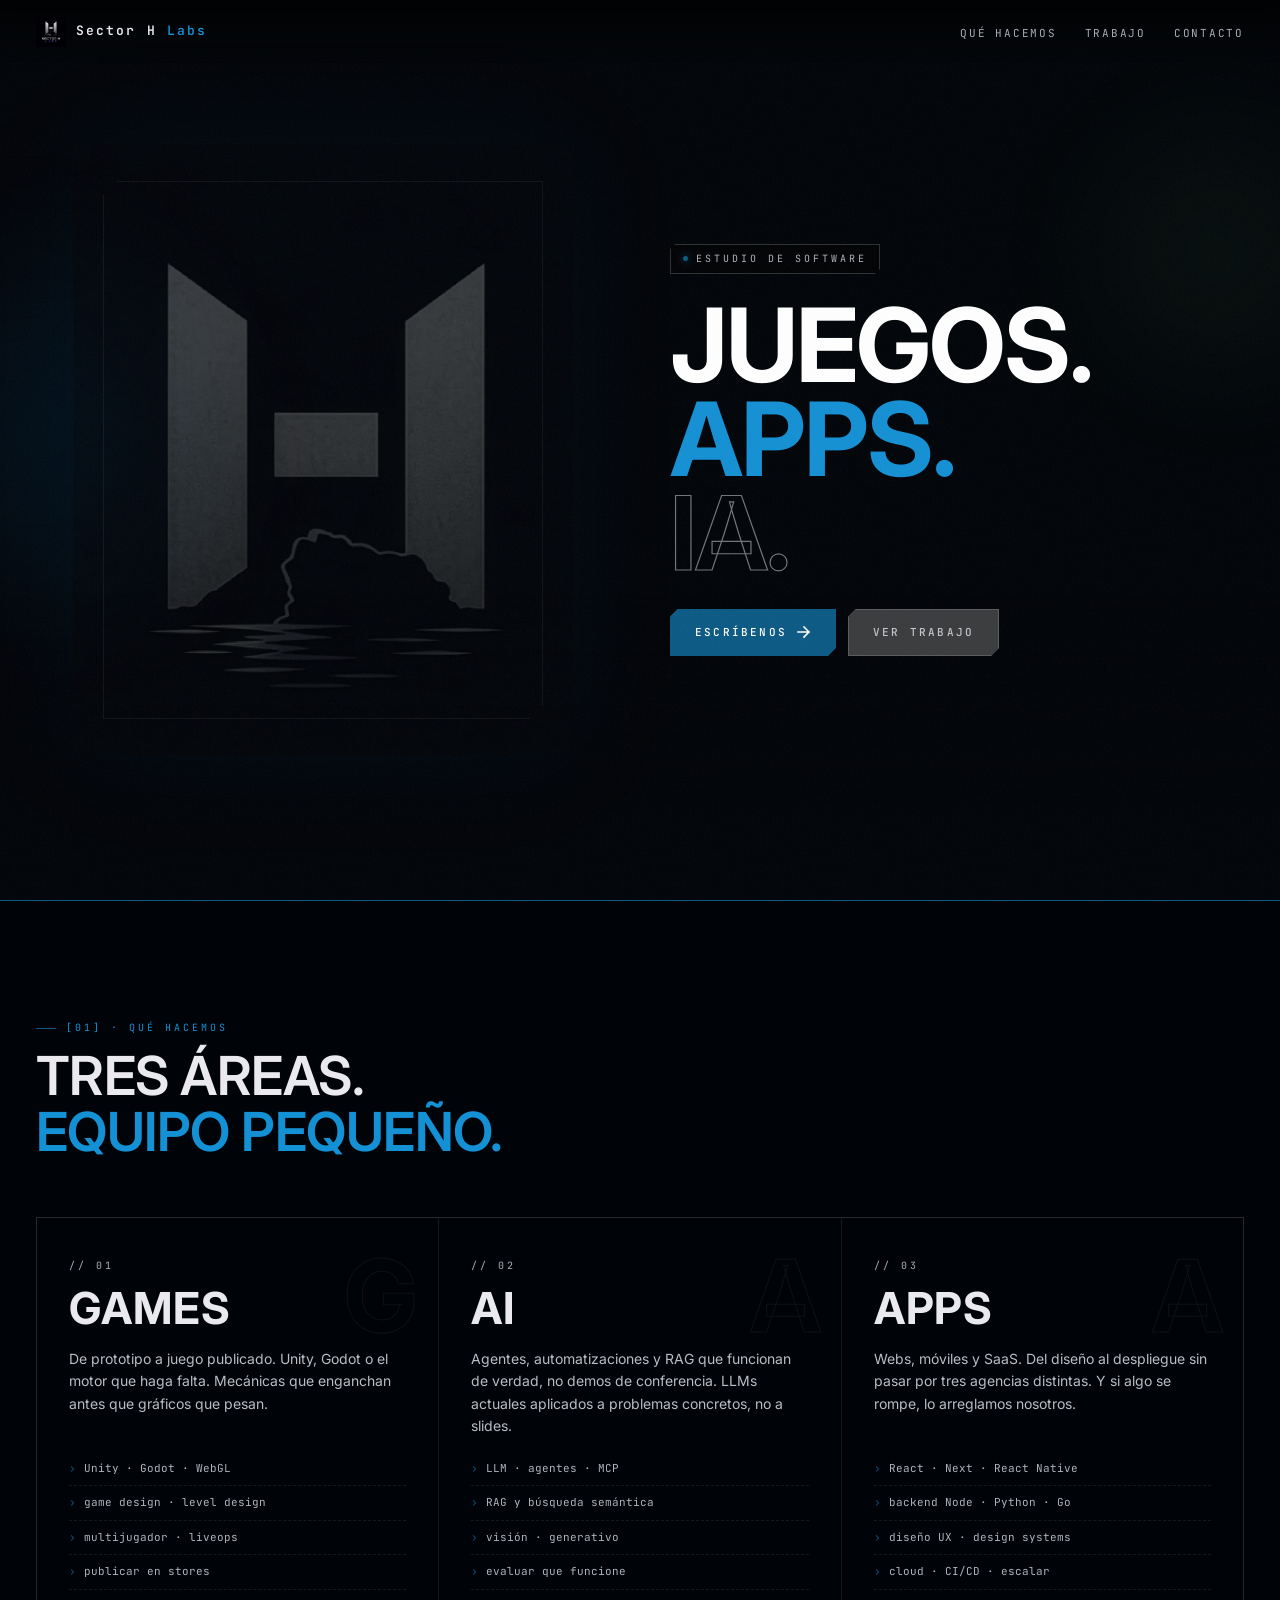
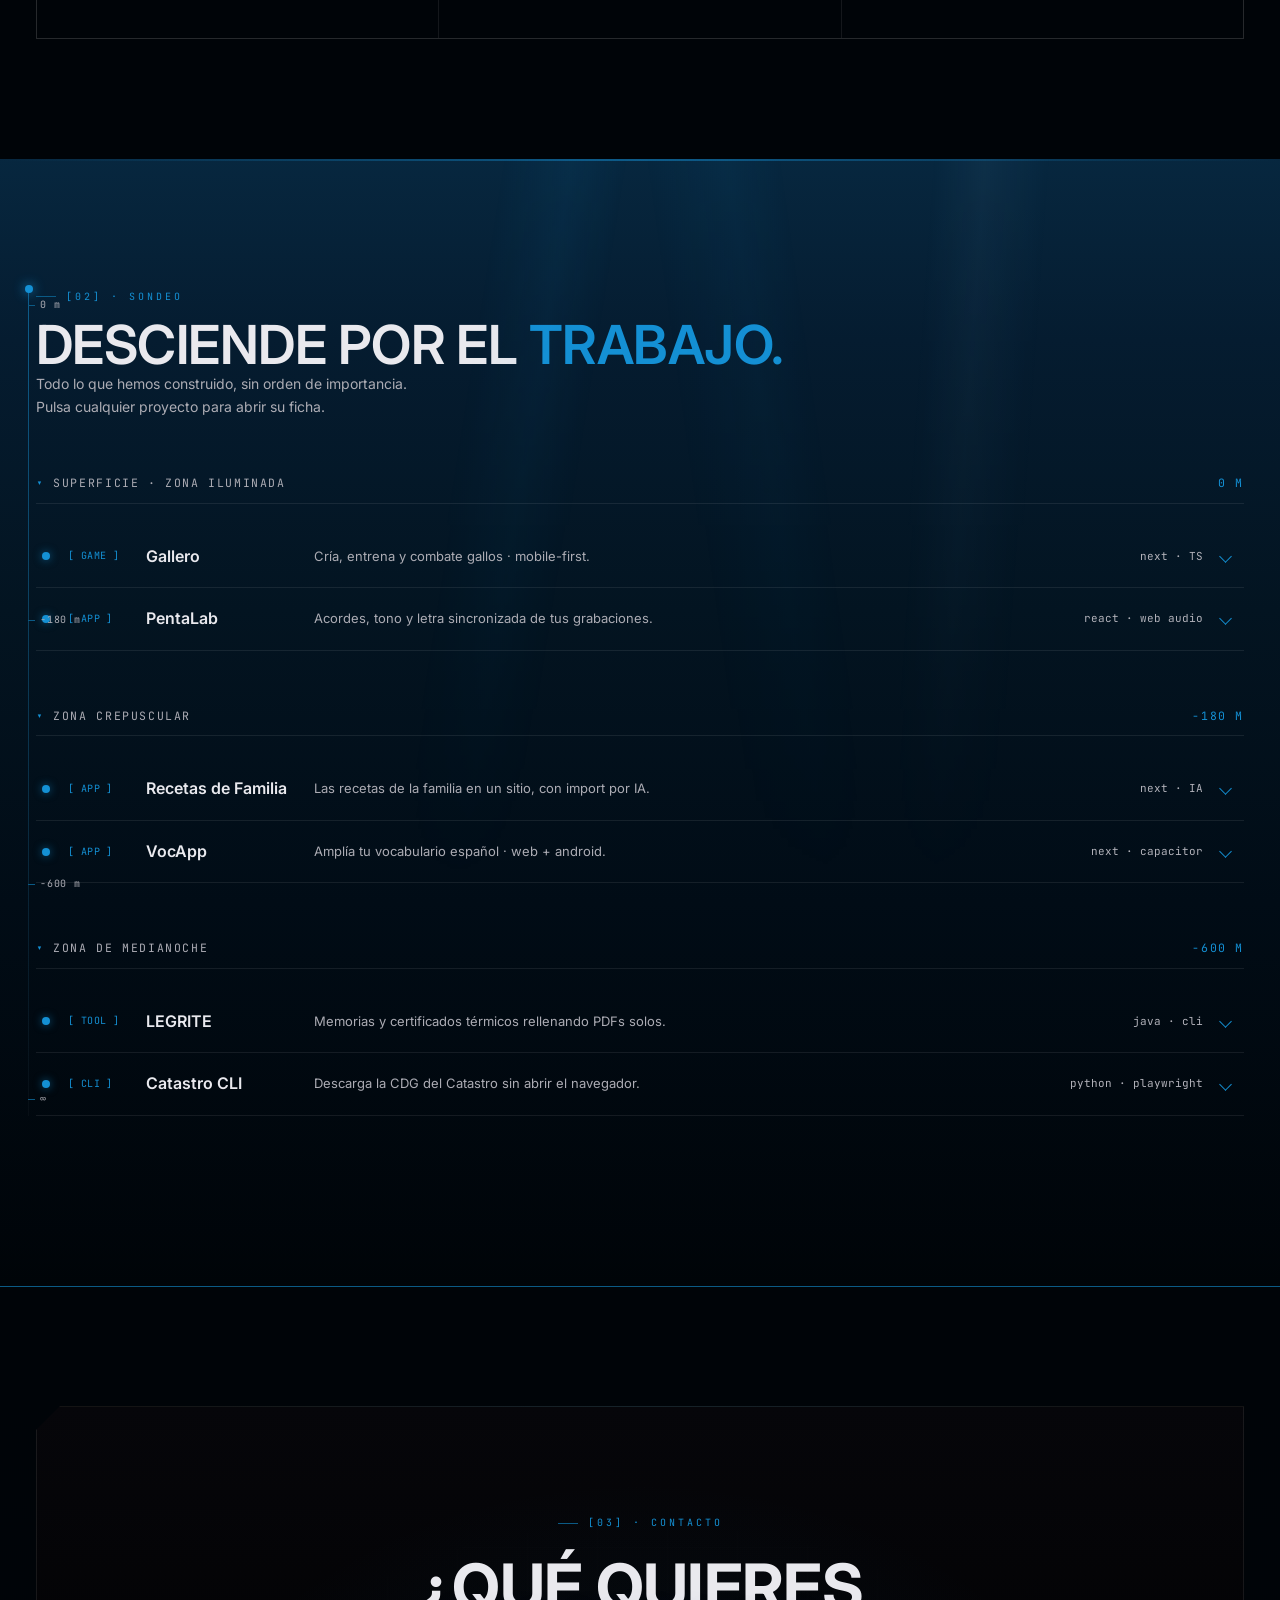
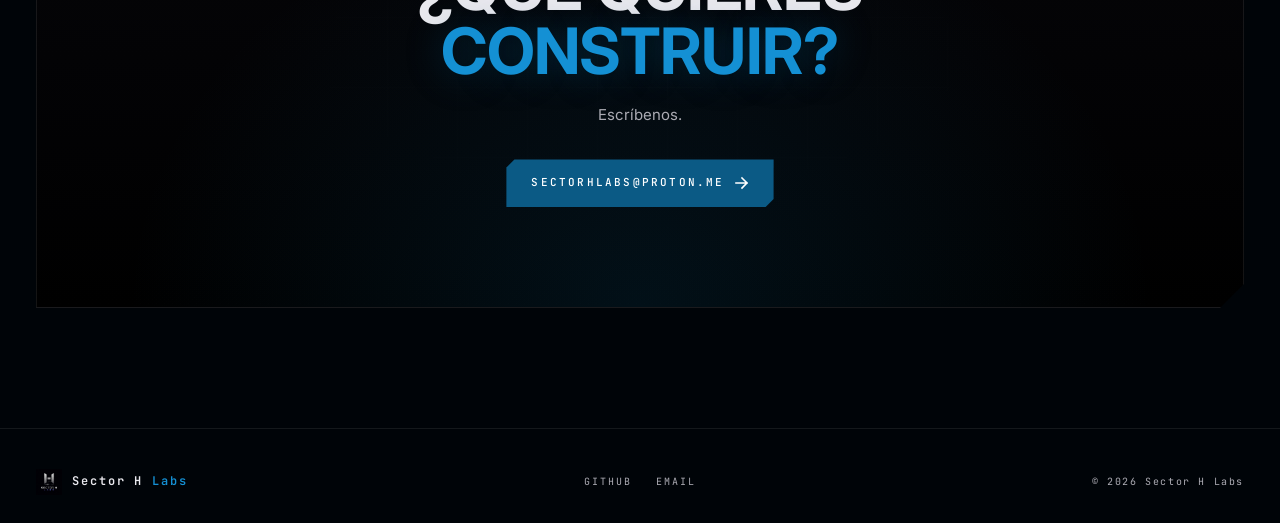
==== index.html @ 1a2620bb "copy(hero): eyebrow 'estudio de software' (en vez de 'generalistas · entregamos') Co-Authored-By: Cl" ====
<!DOCTYPE html>
<html lang="es">
<head>
    <meta charset="UTF-8">
    <meta name="viewport" content="width=device-width, initial-scale=1.0">
    <!-- Sin JS: forzar visible todo lo que la entrada anima (mismos estados que reduced-motion). -->
    <noscript><style>
      .reveal,.reveal-parent,.reveal-parent>*{opacity:1!important;transform:none!important}
      .title-row span{transform:none!important}
      .hero-sub,.hero-ctas{opacity:1!important}
      .block::before{transform:scaleX(1)!important}
    </style></noscript>
    <title>Sector H Labs — juegos · apps · IA</title>
    <meta name="description" content="Sector H Labs — Desarrollamos juegos, apps e IA. Developers que meten las manos en todo: diseño, código y despliegue.">
    <link rel="canonical" href="https://www.sectorhlabs.es/">
    <meta name="theme-color" content="#000408">

    <!-- Open Graph -->
    <meta property="og:type" content="website">
    <meta property="og:site_name" content="Sector H Labs">
    <meta property="og:locale" content="es_ES">
    <meta property="og:url" content="https://www.sectorhlabs.es/">
    <meta property="og:title" content="Sector H Labs — juegos · apps · IA">
    <meta property="og:description" content="Developers que meten las manos en todo: diseño, código y despliegue. Juegos, apps, IA — lo que haga falta, hasta que funcione.">
    <meta property="og:image" content="https://www.sectorhlabs.es/assets/og.png">
    <meta property="og:image:width" content="1200">
    <meta property="og:image:height" content="630">
    <meta property="og:image:alt" content="Sector H Labs — juegos, apps, IA">

    <!-- Twitter -->
    <meta name="twitter:card" content="summary_large_image">
    <meta name="twitter:title" content="Sector H Labs — juegos · apps · IA">
    <meta name="twitter:description" content="Developers que meten las manos en todo: diseño, código y despliegue. Juegos, apps, IA — hasta que funcione.">
    <meta name="twitter:image" content="https://www.sectorhlabs.es/assets/og.png">

    <link rel="icon" type="image/png" sizes="48x48" href="assets/favicon-48.png">
    <link rel="icon" href="assets/logo.webp">
    <link rel="preconnect" href="https://fonts.googleapis.com">
    <link rel="preconnect" href="https://fonts.gstatic.com" crossorigin>
    <link href="https://fonts.googleapis.com/css2?family=Inter:wght@300;400;500;600;700&family=JetBrains+Mono:wght@400;500;700&display=swap" rel="stylesheet">
    <link rel="stylesheet" href="css/styles.css">
</head>
<body>

<!-- Nav -->
<nav class="nav" id="nav" role="navigation" aria-label="Navegación principal">
    <div class="container nav-container">
        <a href="#" class="nav-brand">
            <img src="assets/logo.webp" alt="SectorHLabs" class="nav-logo-img" width="30" height="30">
            <span class="nav-wordmark">Sector H <span>Labs</span></span>
        </a>
        <button class="nav-toggle" aria-label="Abrir menú" aria-expanded="false" aria-controls="nav-links">
            <span class="nav-toggle-line"></span>
            <span class="nav-toggle-line"></span>
        </button>
        <ul class="nav-links" id="nav-links">
            <li><a href="#capabilities">qué hacemos</a></li>
            <li><a href="#work">trabajo</a></li>
            <li><a href="#contact">contacto</a></li>
        </ul>
    </div>
</nav>

<main>
    <!-- Hero -->
    <section class="hero" id="home" aria-label="Presentación">
        <div class="hero-grid-bg" aria-hidden="true"></div>
        <div class="hero-ambient hero-ambient-a" aria-hidden="true"></div>
        <div class="hero-ambient hero-ambient-b" aria-hidden="true"></div>

        <div class="container hero-inner">
            <div class="hero-split">
                <div class="hero-visual">
                    <div class="hero-mark">
                        <img src="assets/logo_sin_texto.webp" alt="" aria-hidden="true" class="hero-logo" width="539" height="659">
                    </div>
                </div>
                <div class="hero-content">
                    <div class="hero-kicker"><span class="kicker-dot" aria-hidden="true"></span>estudio de software</div>
                    <h1 class="hero-title" id="hero-title">
                        <span class="title-row"><span>juegos.</span></span>
                        <span class="title-row"><span class="title-accent">apps.</span></span>
                        <span class="title-row"><span class="title-outline">IA.</span></span>
                    </h1>
                    <div class="hero-ctas">
                        <a href="#contact" class="btn btn-primary">
                            escríbenos
                            <svg width="14" height="14" viewBox="0 0 14 14" fill="none" aria-hidden="true"><path d="M1 7H12M12 7L7 2M12 7L7 12" stroke="currentColor" stroke-width="1.6" stroke-linecap="square"/></svg>
                        </a>
                        <span class="btn-ghost-rim"><a href="#work" class="btn btn-ghost">ver trabajo</a></span>
                    </div>
                </div>
            </div>
        </div>
    </section>

    <!-- Capabilities -->
    <section class="block" id="capabilities" aria-label="Qué hacemos">
        <div class="container">
            <div class="sec-head reveal">
                <div>
                    <div class="sec-id">[01] · qué hacemos</div>
                    <h2 class="sec-title">tres áreas.<br><em>equipo pequeño.</em></h2>
                </div>
            </div>

            <div class="trinity reveal-parent">
                <div class="pillar">
                    <span class="pillar-glyph" aria-hidden="true">G</span>
                    <span class="pillar-num">// 01</span>
                    <h3 class="pillar-title">Games</h3>
                    <p class="pillar-desc">De prototipo a juego publicado. Unity, Godot o el motor que haga falta. Mecánicas que enganchan antes que gráficos que pesan.</p>
                    <ul class="pillar-list">
                        <li>Unity · Godot · WebGL</li>
                        <li>game design · level design</li>
                        <li>multijugador · liveops</li>
                        <li>publicar en stores</li>
                    </ul>
                </div>
                <div class="pillar">
                    <span class="pillar-glyph" aria-hidden="true">A</span>
                    <span class="pillar-num">// 02</span>
                    <h3 class="pillar-title">AI</h3>
                    <p class="pillar-desc">Agentes, automatizaciones y RAG que funcionan de verdad, no demos de conferencia. LLMs actuales aplicados a problemas concretos, no a slides.</p>
                    <ul class="pillar-list">
                        <li>LLM · agentes · MCP</li>
                        <li>RAG y búsqueda semántica</li>
                        <li>visión · generativo</li>
                        <li>evaluar que funcione</li>
                    </ul>
                </div>
                <div class="pillar">
                    <span class="pillar-glyph" aria-hidden="true">A</span>
                    <span class="pillar-num">// 03</span>
                    <h3 class="pillar-title">Apps</h3>
                    <p class="pillar-desc">Webs, móviles y SaaS. Del diseño al despliegue sin pasar por tres agencias distintas. Y si algo se rompe, lo arreglamos nosotros.</p>
                    <ul class="pillar-list">
                        <li>React · Next · React Native</li>
                        <li>backend Node · Python · Go</li>
                        <li>diseño UX · design systems</li>
                        <li>cloud · CI/CD · escalar</li>
                    </ul>
                </div>
            </div>
        </div>
    </section>

    <!-- Work -->
    <section class="block sondeo" id="work" aria-label="Trabajo y proyectos">
        <div class="sea-rays" aria-hidden="true"></div>
        <div class="sea-bubbles" aria-hidden="true">
            <span></span><span></span><span></span><span></span><span></span>
            <span></span><span></span><span></span><span></span><span></span>
        </div>
        <div class="depth-gauge" aria-hidden="true">
            <span class="depth-rail"></span>
            <span class="depth-marker"></span>
            <span class="depth-tick" style="top:2%">0 m</span>
            <span class="depth-tick" style="top:40%">−180 m</span>
            <span class="depth-tick" style="top:72%">−600 m</span>
            <span class="depth-tick" style="top:98%">∞</span>
        </div>

        <div class="container">
            <div class="sec-head reveal">
                <div>
                    <div class="sec-id">[02] · sondeo</div>
                    <h2 class="sec-title">desciende por el <em>trabajo.</em></h2>
                    <p class="sec-desc">Todo lo que hemos construido, sin orden de importancia. Pulsa cualquier proyecto para abrir su ficha.</p>
                </div>
            </div>

            <div class="zone">
                <div class="zone-label reveal"><span class="zone-name">superficie · zona iluminada</span><span class="zone-depth">0 m</span></div>
                <div class="reef reveal-parent">
                    <details class="proj">
                        <summary class="node">
                            <span class="node-dot" aria-hidden="true"></span>
                            <span class="node-stamp">[ GAME ]</span>
                            <span class="node-name">Gallero</span>
                            <span class="node-desc">Cría, entrena y combate gallos · mobile-first.</span>
                            <span class="node-stack">next · TS</span>
                            <span class="node-chevron" aria-hidden="true"></span>
                        </summary>
                        <div class="node-panel">
                            <div class="panel-media card-media media-game media-real">
                                <img src="assets/gallero-home.webp" alt="Captura de Gallero, juego mobile-first de cría y combate de gallos" width="1280" height="720" loading="lazy">
                                <span class="card-stamp" aria-hidden="true">[ GAME ]</span>
                                <span class="card-media-label">en desarrollo activo · <b>mobile-first</b></span>
                            </div>
                            <div class="panel-body">
                                <span class="card-tag">juego · web · mobile</span>
                                <p class="card-desc">Cría, entrena y combate gallos en arena o torre. Incubas huevos, los pollos evolucionan y compites contra otros jugadores.</p>
                                <div class="card-stack"><span>Next.js 15</span><span>Fastify</span><span>Prisma</span><span>Game engine TS</span></div>
                                <div class="card-actions"><span class="card-action-muted">repo privado</span></div>
                            </div>
                        </div>
                    </details>
                    <details class="proj">
                        <summary class="node">
                            <span class="node-dot" aria-hidden="true"></span>
                            <span class="node-stamp">[ APP ]</span>
                            <span class="node-name">PentaLab</span>
                            <span class="node-desc">Acordes, tono y letra sincronizada de tus grabaciones.</span>
                            <span class="node-stack">react · web audio</span>
                            <span class="node-chevron" aria-hidden="true"></span>
                        </summary>
                        <div class="node-panel">
                            <div class="panel-media media-pentalab">
                                <span class="card-stamp" aria-hidden="true">[ APP ]</span>
                                <div class="pl-wave" aria-hidden="true">
                                    <span></span><span></span><span></span><span></span><span></span><span></span><span></span><span></span>
                                    <span></span><span></span><span></span><span></span><span></span><span></span><span></span><span></span>
                                    <span></span><span></span><span></span><span></span><span></span><span></span><span></span><span></span>
                                </div>
                                <span class="card-media-label">PWA · offline · <b>música</b></span>
                            </div>
                            <div class="panel-body">
                                <span class="card-tag">app · música · IA</span>
                                <p class="card-desc">Graba una melodía y te saca acordes, tono y compás — y la letra sincronizada para tocar siguiéndola. Local-first: funciona sin conexión.</p>
                                <div class="card-stack"><span>React</span><span>TypeScript</span><span>Web Audio</span><span>PWA</span></div>
                                <div class="card-actions">
                                    <a href="https://github.com/sectorhlabs/PentaLab" target="_blank" rel="noopener noreferrer" aria-label="Repositorio de PentaLab en GitHub">repo</a>
                                    <span class="card-action-muted">en desarrollo</span>
                                </div>
                            </div>
                        </div>
                    </details>
                </div>
            </div>

            <div class="zone">
                <div class="zone-label reveal"><span class="zone-name">zona crepuscular</span><span class="zone-depth">−180 m</span></div>
                <div class="reef reveal-parent">
                    <details class="proj">
                        <summary class="node">
                            <span class="node-dot" aria-hidden="true"></span>
                            <span class="node-stamp">[ APP ]</span>
                            <span class="node-name">Recetas de Familia</span>
                            <span class="node-desc">Las recetas de la familia en un sitio, con import por IA.</span>
                            <span class="node-stack">next · IA</span>
                            <span class="node-chevron" aria-hidden="true"></span>
                        </summary>
                        <div class="node-panel">
                            <div class="panel-media card-media media-real media-phone">
                                <img src="assets/recetas-mobile.webp" alt="Captura de Recetas de la Familia" width="1280" height="720" loading="lazy">
                                <span class="card-stamp" aria-hidden="true">[ APP ]</span>
                                <span class="card-media-label">producción · <b>familia</b></span>
                            </div>
                            <div class="panel-body">
                                <span class="card-tag">app · next · IA</span>
                                <p class="card-desc">Las recetas de toda la familia en un solo sitio. Búsqueda, modo cocina, y si encuentras una receta online, la importa sola.</p>
                                <div class="card-stack"><span>Next.js</span><span>IA</span></div>
                                <div class="card-actions">
                                    <a href="https://recetario-familiar.vercel.app/es/login" target="_blank" rel="noopener noreferrer" aria-label="Ver demo de Recetas de Familia">ver demo</a>
                                    <span class="card-action-muted">repo privado</span>
                                </div>
                            </div>
                        </div>
                    </details>
                    <details class="proj">
                        <summary class="node">
                            <span class="node-dot" aria-hidden="true"></span>
                            <span class="node-stamp">[ APP ]</span>
                            <span class="node-name">VocApp</span>
                            <span class="node-desc">Amplía tu vocabulario español · web + android.</span>
                            <span class="node-stack">next · capacitor</span>
                            <span class="node-chevron" aria-hidden="true"></span>
                        </summary>
                        <div class="node-panel">
                            <div class="panel-media card-media media-real media-phone">
                                <img src="assets/vocapp-mobile.webp" alt="Captura de VocApp" width="1280" height="720" loading="lazy">
                                <span class="card-stamp" aria-hidden="true">[ APP ]</span>
                                <span class="card-media-label">web + android · <b>vocabulario</b></span>
                            </div>
                            <div class="panel-body">
                                <span class="card-tag">app · next · capacitor</span>
                                <p class="card-desc">Amplía tu vocabulario español con la palabra del día, definiciones, ejemplos y juegos. Camino a versión Android.</p>
                                <div class="card-stack"><span>Next.js</span><span>Capacitor</span></div>
                                <div class="card-actions">
                                    <a href="https://groups.google.com/g/testers-mate0s" target="_blank" rel="noopener noreferrer" aria-label="Probar VocApp en Android">probar en Android</a>
                                    <span class="card-action-muted">prueba cerrada</span>
                                </div>
                            </div>
                        </div>
                    </details>
                </div>
            </div>

            <div class="zone">
                <div class="zone-label reveal"><span class="zone-name">zona de medianoche</span><span class="zone-depth">−600 m</span></div>
                <div class="reef reveal-parent">
                    <details class="proj">
                        <summary class="node">
                            <span class="node-dot" aria-hidden="true"></span>
                            <span class="node-stamp">[ TOOL ]</span>
                            <span class="node-name">LEGRITE</span>
                            <span class="node-desc">Memorias y certificados térmicos rellenando PDFs solos.</span>
                            <span class="node-stack">java · cli</span>
                            <span class="node-chevron" aria-hidden="true"></span>
                        </summary>
                        <div class="node-panel">
                            <div class="panel-media card-media media-tool">
                                <span class="card-stamp" aria-hidden="true">[ TOOL ]</span>
                                <img src="assets/legrite-logo.webp" alt="" class="tool-logo" aria-hidden="true" width="47" height="48">
                                <div class="doc-stack" aria-hidden="true"><span></span><span></span><span></span></div>
                                <span class="card-media-label">desktop + cli · <b>pdf engine</b></span>
                            </div>
                            <div class="panel-body">
                                <span class="card-tag">java · swing · cli</span>
                                <p class="card-desc">Genera memorias y certificados de instalaciones térmicas. Rellena plantillas PDF AcroForm automáticamente — lo que antes se hacía a mano.</p>
                                <div class="card-stack"><span>Java</span><span>Swing</span><span>CLI</span></div>
                                <div class="card-actions">
                                    <a href="https://sectorhlabs.github.io/LEGRITE/" target="_blank" rel="noopener noreferrer" aria-label="Ver proyecto LEGRITE">ver proyecto</a>
                                    <a href="https://github.com/sectorhlabs/LEGRITE" target="_blank" rel="noopener noreferrer" aria-label="Repositorio de LEGRITE en GitHub">repo</a>
                                </div>
                            </div>
                        </div>
                    </details>
                    <details class="proj">
                        <summary class="node">
                            <span class="node-dot" aria-hidden="true"></span>
                            <span class="node-stamp">[ CLI ]</span>
                            <span class="node-name">Catastro CLI</span>
                            <span class="node-desc">Descarga la CDG del Catastro sin abrir el navegador.</span>
                            <span class="node-stack">python · playwright</span>
                            <span class="node-chevron" aria-hidden="true"></span>
                        </summary>
                        <div class="node-panel">
                            <div class="panel-media card-media media-catastro">
                                <span class="card-stamp" aria-hidden="true">[ CLI ]</span>
                                <div class="terminal-card" aria-hidden="true">
                                    <span>&gt; parse direccion</span>
                                    <span>&gt; buscar catastro</span>
                                    <span>&gt; descargar CDG_ok.pdf</span>
                                </div>
                                <span class="card-media-label">automation · <b>playwright</b></span>
                            </div>
                            <div class="panel-body">
                                <span class="card-tag">python · node · playwright</span>
                                <p class="card-desc">Localiza inmuebles y descarga la Consulta Descriptiva y Gráfica del Catastro sin abrir el navegador. Un comando y listo.</p>
                                <div class="card-stack"><span>Python</span><span>Node</span><span>Playwright</span></div>
                                <div class="card-actions"><span class="card-action-muted">herramienta interna</span></div>
                            </div>
                        </div>
                    </details>
                </div>
            </div>
        </div>
    </section>

    <!-- CTA -->
    <section class="block" id="contact" aria-label="Contacto">
        <div class="container">
            <div class="cta-block">
                <div class="cta-inner reveal-parent">
                    <div class="sec-id" style="justify-content:center;display:inline-flex;margin-bottom:24px">[03] · contacto</div>
                    <h2 class="cta-title">¿qué quieres <em>construir?</em></h2>
                    <p class="cta-desc">Escríbenos.</p>
                    <div class="cta-row">
                        <a href="mailto:sectorhlabs@proton.me" class="btn btn-primary">
                            sectorhlabs@proton.me
                            <svg width="14" height="14" viewBox="0 0 14 14" fill="none" aria-hidden="true"><path d="M1 7H12M12 7L7 2M12 7L7 12" stroke="currentColor" stroke-width="1.6" stroke-linecap="square"/></svg>
                        </a>
                    </div>
                </div>
            </div>
        </div>
    </section>
</main>

<footer class="footer reveal">
    <div class="container footer-inner">
        <div class="footer-brand">
            <img src="assets/logo.webp" alt="SectorHLabs" class="footer-logo" width="26" height="26">
            <span class="footer-wm">Sector H <span>Labs</span></span>
        </div>
        <div class="footer-links">
            <a href="https://github.com/sectorhlabs" target="_blank" rel="noopener noreferrer">github</a>
            <a href="mailto:sectorhlabs@proton.me">email</a>
        </div>
        <span class="footer-copy">© 2026 Sector H Labs</span>
    </div>
</footer>

<script src="js/lenis.min.js"></script>
<script src="js/main.js"></script>
</body>
</html>
---- css/styles.css ----
/* ============================================
   SectorHLabs — Landing v2
   ============================================ */

:root {
    /* Surface — fondos (de oscuro a menos oscuro) */
    --bg: #000408;
    --bg-2: #010613;
    --bg-3: #030d1c;

    /* Líneas / bordes */
    --line: rgba(255,255,255,0.08);
    --line-strong: rgba(255,255,255,0.18);

    /* Texto */
    --text: #e9e9ee;
    --muted: #acacb4;
    --silver: #c4c4cc;
    --silver-2: #b2b2ba;

    /* Acento de marca — AZUL (no violeta). Único color cromático. */
    --accent: #0B5A85;        /* azul base · CTAs, ::selection, btn-primary */
    --accent-bright: #1490d4; /* azul brillante · highlight "H" del wordmark, hovers */
    --accent-deep: #084266;   /* azul profundo · sombras/bordes de acento */
    --accent-glow: rgba(11,90,133,0.25); /* halo/glow del acento */

    /* Semántico */
    --ok: #7ee787;            /* verde · éxito */

    --font-sans: 'Inter', -apple-system, system-ui, sans-serif;
    --font-mono: 'JetBrains Mono', ui-monospace, monospace;

    --container: 1400px;
    --nav-h: 64px;
    --section-py: 120px;
    --radius: 14px;

    /* Motion tokens */
    --ease-entry:    cubic-bezier(0.22, 0.61, 0.36, 1);
    --ease-exit:     cubic-bezier(0.4, 0, 1, 1);
    --ease-emphasis: cubic-bezier(0.4, 0, 0.2, 1);
    --ease-bounce:   cubic-bezier(0.2, 0.8, 0.2, 1.1);
    --dur-fast:      150ms;
    --dur-base:      300ms;
    --dur-slow:      500ms;
    --dur-reveal:    500ms;
    --dur-hero:      1000ms;
    --stagger-xs:    60ms;
    --stagger-sm:    80ms;
    --stagger-md:    100ms;
    --stagger-lg:    120ms;
}

*, *::before, *::after { box-sizing: border-box; margin: 0; padding: 0; }

html {
    -webkit-font-smoothing: antialiased;
    -moz-osx-font-smoothing: grayscale;
    scrollbar-width: none;
}
html::-webkit-scrollbar { display: none; }

body {
    background: var(--bg);
    color: var(--text);
    font-family: var(--font-sans);
    font-size: 15px;
    line-height: 1.6;
    overflow-x: hidden;
}

/* Grain overlay — noise texture across whole page */
body::after {
    content: "";
    position: fixed;
    inset: 0;
    z-index: 50;
    pointer-events: none;
    opacity: 0.045;
    background-image: url("data:image/svg+xml,%3Csvg xmlns='http://www.w3.org/2000/svg' width='160' height='160'%3E%3Cfilter id='n'%3E%3CfeTurbulence type='fractalNoise' baseFrequency='0.65' numOctaves='3' stitchTiles='stitch'/%3E%3C/filter%3E%3Crect width='100%25' height='100%25' filter='url(%23n)'/%3E%3C/svg%3E");
}

a { color: inherit; text-decoration: none; }
img { display: block; max-width: 100%; }
ul { list-style: none; }

::selection { background: var(--accent); color: #fff; }

.container {
    width: 100%;
    max-width: var(--container);
    margin: 0 auto;
    padding: 0 36px;
}

/* ===== Nav ===== */
.nav {
    position: fixed; top: 0; left: 0; right: 0; z-index: 100;
    height: var(--nav-h);
    border-bottom: 1px solid transparent;
    transition: border-color .3s;
}
.nav::before {
    content: "";
    position: absolute; inset: 0; z-index: -1;
    background: linear-gradient(180deg, rgba(0,0,0,0.7), rgba(0,0,0,0));
    backdrop-filter: blur(10px);
    -webkit-backdrop-filter: blur(10px);
    transition: background .3s;
}
.nav.scrolled { border-color: var(--line); }
.nav.scrolled::before { background: rgba(0,0,0,0.8); }

.nav-container {
    display: flex; align-items: center; justify-content: space-between;
    height: 100%;
}

.nav-brand {
    display: flex; align-items: center; gap: 10px;
}
.nav-logo-img { width: 30px; height: 30px; object-fit: contain; }
.nav-wordmark {
    font-family: var(--font-mono); font-weight: 600; font-size: 13px;
    letter-spacing: .16em;
}
.nav-wordmark span { color: var(--accent-bright); }

.nav-links {
    display: flex; align-items: center; gap: 28px;
}
.nav-links a {
    font-family: var(--font-mono); font-size: 11px; letter-spacing: .16em;
    text-transform: uppercase; color: var(--muted);
    position: relative; padding: 4px 0; transition: color .25s;
}
.nav-links a:hover { color: var(--text); }
.nav-links a::after {
    content: ""; position: absolute; left: 0; right: 0; bottom: -2px;
    height: 1px; background: var(--accent);
    transform: scaleX(0); transform-origin: left; transition: transform .3s;
}
.nav-links a:hover::after { transform: scaleX(1); }

.nav-toggle {
    display: none; flex-direction: column; justify-content: center;
    gap: 5px; width: 44px; height: 44px; background: none; border: none; cursor: pointer; padding: 10px;
}
.nav-toggle-line { display: block; width: 100%; height: 1px; background: var(--text); transition: transform .3s, opacity .3s; }
.nav-toggle[aria-expanded="true"] .nav-toggle-line:first-child { transform: translateY(3px) rotate(45deg); }
.nav-toggle[aria-expanded="true"] .nav-toggle-line:last-child { transform: translateY(-3px) rotate(-45deg); }

/* ===== Hero ===== */
.hero {
    position: relative; min-height: 100vh;
    display: flex; align-items: center;
    overflow: hidden;
    isolation: isolate;
}

.hero::after {
    content: "";
    position: absolute;
    inset: auto 0 0;
    height: 34vh;
    z-index: 1;
    pointer-events: none;
    background: linear-gradient(180deg, transparent, var(--bg) 72%);
}

.hero-grid-bg {
    position: absolute; inset: 0; z-index: 0; opacity: .08; pointer-events: none;
    background-image:
        linear-gradient(rgba(255,255,255,0.06) 1px, transparent 1px),
        linear-gradient(90deg, rgba(255,255,255,0.06) 1px, transparent 1px);
    background-size: 60px 60px;
    mask-image: radial-gradient(ellipse at center, #000 25%, transparent 70%);
    -webkit-mask-image: radial-gradient(ellipse at center, #000 25%, transparent 70%);
}

.hero-ambient {
    position: absolute;
    z-index: 0;
    pointer-events: none;
    border-radius: 50%;
    filter: blur(42px);
    opacity: .45;
    transform: translate3d(0,0,0);
}
.hero-ambient-a {
    width: 42vw;
    height: 42vw;
    left: -18vw;
    top: 18vh;
    background: radial-gradient(circle, rgba(11,90,133,.32), rgba(11,90,133,0) 68%);
}
.hero-ambient-b {
    width: 34vw;
    height: 34vw;
    right: -12vw;
    top: 4vh;
    background: radial-gradient(circle, rgba(126,231,135,.12), rgba(126,231,135,0) 68%);
}

.hero-inner {
    position: relative; z-index: 5;
    width: 100%;
}

.hero-split {
    display: grid;
    grid-template-columns: 1fr 1fr;
    gap: 60px;
    align-items: center;
    min-height: calc(100vh - var(--nav-h));
    padding: 40px 0;
}

.hero-visual {
    display: flex; align-items: center; justify-content: center;
}

.hero-mark {
    position: relative;
    width: min(500px, 100%);
    aspect-ratio: 1;
    display: grid;
    place-items: center;
}
.hero-mark::before {
    content: "";
    position: absolute;
    inset: 6%;
    border: 1px solid rgba(255,255,255,.08);
    clip-path: polygon(14px 0, 100% 0, 100% calc(100% - 14px), calc(100% - 14px) 100%, 0 100%, 0 14px);
}

.hero-logo {
    width: 100%;
    max-width: 500px;
    height: auto;
    opacity: 0.24;
    filter: drop-shadow(0 0 60px rgba(11,90,133,0.4));
    animation: logoFloat 6s ease-in-out infinite alternate;
    will-change: transform;
}

@keyframes logoFloat {
    from { transform: translateY(0); }
    to { transform: translateY(-14px); }
}

.hero-kicker {
    display: inline-flex; align-items: center; gap: 8px;
    font-family: var(--font-mono); font-size: 10px; letter-spacing: .3em;
    text-transform: uppercase; color: var(--silver-2);
    padding: 6px 12px; border: 1px solid var(--line-strong);
    clip-path: polygon(5px 0, 100% 0, 100% calc(100% - 5px), calc(100% - 5px) 100%, 0 100%, 0 5px);
    background: rgba(0,0,0,0.4); margin-bottom: 24px;
}
.kicker-dot { width: 5px; height: 5px; background: var(--accent); border-radius: 50%; box-shadow: 0 0 8px var(--accent); }

.hero-title {
    font-family: var(--font-sans); font-weight: 700;
    font-size: clamp(56px, 8vw, 110px); line-height: .92;
    letter-spacing: -0.02em; text-transform: uppercase; color: #fff;
}
.title-row { display: block; overflow: hidden; }
.title-row span {
    display: inline-block; transform: translateY(110%);
    transition: transform 1s cubic-bezier(.2,.8,.2,1);
}
.hero.lit .title-row span { transform: translateY(0); }
.hero.lit .title-row:nth-child(2) span { transition-delay: .12s; }
.hero.lit .title-row:nth-child(3) span { transition-delay: .24s; }

.title-accent {
    color: var(--accent-bright);
}
.title-outline {
    -webkit-text-stroke: 1.2px rgba(255,255,255,0.45);
    -webkit-text-fill-color: transparent;
}

.hero-sub {
    margin-top: 20px; max-width: 500px;
    font-size: 17px; line-height: 1.55; color: #cfcfd6; font-weight: 300;
    opacity: 0; transition: opacity .8s ease .8s;
}
.hero.lit .hero-sub { opacity: 1; }
.hero-sub b { color: #fff; font-weight: 500; }

.hero-ctas {
    display: flex; flex-wrap: wrap; gap: 12px; margin-top: 28px;
    opacity: 0; transition: opacity .8s ease 1s;
}
.hero.lit .hero-ctas { opacity: 1; }


/* Buttons */
.btn {
    display: inline-flex; align-items: center; gap: 10px;
    padding: 14px 24px;
    font-family: var(--font-mono); font-size: 11px; letter-spacing: .2em;
    text-transform: uppercase; font-weight: 500; cursor: pointer;
    transition: all .25s;
    clip-path: polygon(8px 0, 100% 0, 100% calc(100% - 8px), calc(100% - 8px) 100%, 0 100%, 0 8px);
}
.btn-primary { background: var(--accent); color: #fff; border: 1px solid var(--accent); }
.btn-primary:hover { background: var(--accent-bright); box-shadow: 0 0 36px rgba(11,90,133,.4); }
.btn-primary svg { transition: transform .25s; }
.btn-primary:hover svg { transform: translateX(3px); }
.btn-ghost-rim {
    display: inline-flex;
    clip-path: polygon(8px 0, 100% 0, 100% calc(100% - 8px), calc(100% - 8px) 100%, 0 100%, 0 8px);
    background: rgba(255,255,255,0.35);
    padding: 1px;
    line-height: 0;
}
.btn-ghost-rim:hover { background: rgba(255,255,255,0.52); }
.btn-ghost { clip-path: none; border: none; color: var(--silver); background: rgba(0,0,0,0.35); }
.btn-ghost:hover { color: var(--ink); background: rgba(255,255,255,0.04); }

/* ===== Section Base ===== */
.block {
    position: relative; padding: var(--section-py) 0;
}

.sec-head {
    display: flex; align-items: flex-end; justify-content: space-between;
    gap: 40px; margin-bottom: 56px; flex-wrap: wrap;
}
.sec-id {
    font-family: var(--font-mono); font-size: 10px; letter-spacing: .3em;
    color: var(--accent-bright); text-transform: uppercase;
    display: flex; align-items: center; gap: 10px; margin-bottom: 12px;
}
.sec-id::before { content: ""; width: 20px; height: 1px; background: var(--accent); }
.sec-title {
    font-family: var(--font-sans); font-weight: 600;
    font-size: clamp(32px, 4.2vw, 56px); line-height: 1.05;
    letter-spacing: -0.01em; text-transform: uppercase;
}
.sec-title em { font-style: normal; color: var(--accent-bright); }
.sec-desc { max-width: 400px; color: var(--muted); font-size: 14px; line-height: 1.6; }

/* ===== Trinity ===== */
.trinity {
    display: grid; grid-template-columns: repeat(3, 1fr);
    gap: 1px; background: var(--line); border: 1px solid var(--line);
}

.pillar {
    position: relative; background: var(--bg);
    padding: 40px 32px 48px; min-height: 420px;
    display: flex; flex-direction: column;
    transition: background .3s; overflow: hidden;
}
.pillar::before {
    content: ""; position: absolute; inset: 0;
    background: radial-gradient(ellipse at 50% 100%, rgba(11,90,133,0), transparent 70%);
    transition: background .35s; pointer-events: none;
}
.pillar:hover::before {
    background: radial-gradient(ellipse at 50% 100%, rgba(11,90,133,0.15), transparent 65%);
}

.pillar-glyph {
    position: absolute; right: 20px; top: 28px;
    font-family: var(--font-sans); font-weight: 700; font-size: 100px;
    line-height: 1; color: transparent;
    -webkit-text-stroke: 1px rgba(255,255,255,0.05);
    pointer-events: none;
}
.pillar-num {
    font-family: var(--font-mono); font-size: 10px; letter-spacing: .3em; color: var(--muted);
}
.pillar-title {
    font-family: var(--font-sans); font-weight: 700; font-size: 44px;
    line-height: 1; text-transform: uppercase; margin: 12px 0 18px;
    letter-spacing: .02em;
}
.pillar-desc { color: #bcbcc4; font-size: 14px; line-height: 1.6; margin-bottom: 20px; }
.pillar-list {
    display: flex; flex-direction: column; gap: 8px;
    font-family: var(--font-mono); font-size: 11px; color: var(--silver-2);
    margin-top: auto;
}
.pillar-list li {
    display: flex; align-items: center; gap: 8px;
    padding-bottom: 8px; border-bottom: 1px dashed var(--line);
}
.pillar-list li::before { content: "›"; color: var(--accent); }

/* ===== Show Grid ===== */
.show-grid {
    display: grid;
    grid-template-columns: 1.3fr 1fr 1fr;
    grid-template-rows: auto auto;
    gap: 16px;
}

.card {
    position: relative; background: var(--bg-3); border: 1px solid var(--line);
    overflow: hidden;
    clip-path: polygon(12px 0, 100% 0, 100% calc(100% - 12px), calc(100% - 12px) 100%, 0 100%, 0 12px);
    transition: transform .35s, border-color .35s, background .35s;
}
.card:hover { transform: translateY(-3px); border-color: rgba(20,144,212,.38); background: #04101f; }
.card-large { grid-row: span 2; display: flex; flex-direction: column; }
.card-featured { background: #030913; }

.card-media {
    height: 240px; position: relative;
    overflow: hidden;
    background:
        repeating-linear-gradient(45deg, rgba(255,255,255,0.02) 0 10px, transparent 10px 20px),
        linear-gradient(135deg, #0e0e18, #070710);
}
.card-large .card-media { flex: 1; height: auto; min-height: 340px; }
.card-media::before {
    content: "";
    position: absolute;
    inset: 0;
    background-image:
        linear-gradient(rgba(255,255,255,.055) 1px, transparent 1px),
        linear-gradient(90deg, rgba(255,255,255,.045) 1px, transparent 1px);
    background-size: 34px 34px;
    mask-image: linear-gradient(180deg, #000, transparent 82%);
    -webkit-mask-image: linear-gradient(180deg, #000, transparent 82%);
    opacity: .42;
}
.card-media::after {
    content: "";
    position: absolute;
    inset: 0;
    background: radial-gradient(ellipse at 50% 35%, rgba(11,90,133,.28), transparent 62%);
    opacity: .75;
}
.media-real {
    background: #090705;
}
.media-real::before {
    z-index: 2;
    opacity: .22;
    mix-blend-mode: overlay;
}
.media-real::after {
    z-index: 3;
    background:
        linear-gradient(180deg, rgba(0,0,0,.08), transparent 30%, rgba(0,0,0,.62)),
        radial-gradient(ellipse at 50% 30%, transparent 35%, rgba(0,0,0,.25) 100%);
    opacity: 1;
}
.media-real img {
    position: absolute;
    inset: 0;
    z-index: 1;
    width: 100%;
    height: 100%;
    object-fit: cover;
    object-position: 50% 50%;
    filter: saturate(.95) contrast(1.05) brightness(.82);
    transform: scale(1.01);
    transition: transform .5s var(--ease-entry), filter .5s var(--ease-entry);
}
.media-phone img {
    object-position: 50% 0;
}
.card:hover .media-real img {
    transform: scale(1.045);
    filter: saturate(1.05) contrast(1.08) brightness(.9);
}

.card-stamp {
    position: absolute; top: 14px; right: 14px; z-index: 4;
    font-family: var(--font-mono); font-size: 9px; letter-spacing: .18em;
    color: var(--silver-2); border: 1px solid var(--line-strong);
    padding: 4px 8px; background: rgba(0,0,0,0.5);
}
.card-media-label {
    position: absolute; inset: auto 0 0 0; z-index: 4; padding: 12px 16px;
    font-family: var(--font-mono); font-size: 10px; color: var(--muted);
    letter-spacing: .16em; text-transform: uppercase;
    border-top: 1px dashed var(--line); background: rgba(0,0,0,0.4);
}
.card-media-label b { color: var(--accent-bright); font-weight: 500; }

.game-map {
    position: absolute;
    inset: 64px 54px 74px;
    z-index: 2;
    transform: rotateX(58deg) rotateZ(45deg);
    transform-style: preserve-3d;
}
.game-map span {
    position: absolute;
    width: 76px;
    height: 76px;
    border: 1px solid rgba(20,144,212,.5);
    background: linear-gradient(135deg, rgba(20,144,212,.18), rgba(255,255,255,.03));
    box-shadow: 0 18px 40px rgba(11,90,133,.18);
}
.game-map span:nth-child(1) { left: 22%; top: 2%; }
.game-map span:nth-child(2) { left: 42%; top: 22%; transform: translateZ(22px); }
.game-map span:nth-child(3) { left: 62%; top: 42%; }
.game-map span:nth-child(4) { left: 20%; top: 44%; transform: translateZ(14px); }
.game-map span:nth-child(5) { left: 46%; top: 64%; }
.game-map span:nth-child(6) { left: 68%; top: 6%; transform: translateZ(30px); }
.game-hud {
    position: absolute;
    left: 22px;
    top: 22px;
    z-index: 3;
    display: flex;
    gap: 7px;
}
.game-hud i {
    width: 34px;
    height: 5px;
    background: rgba(126,231,135,.55);
    box-shadow: 0 0 12px rgba(126,231,135,.22);
}

.ai-window,
.app-board,
.phone-shell,
.rag-graph {
    position: absolute;
    z-index: 2;
}
.ai-window {
    left: 34px;
    right: 34px;
    top: 56px;
    display: grid;
    gap: 12px;
}
.ai-window span {
    height: 16px;
    border: 1px solid rgba(255,255,255,.1);
    background: linear-gradient(90deg, rgba(20,144,212,.38), rgba(20,144,212,.06));
}
.ai-window span:nth-child(2) { width: 72%; margin-left: 16%; }
.ai-window span:nth-child(3) { width: 84%; }
.ai-window span:nth-child(4) { width: 54%; margin-left: 30%; background: linear-gradient(90deg, rgba(126,231,135,.32), rgba(126,231,135,.04)); }

.app-board {
    inset: 46px 34px 56px;
    display: grid;
    grid-template-columns: 1.1fr .9fr;
    grid-template-rows: 38px 1fr 1fr;
    gap: 10px;
}
.app-board span {
    border: 1px solid rgba(255,255,255,.1);
    background: rgba(255,255,255,.045);
}
.app-board span:first-child {
    grid-column: 1 / -1;
    background: linear-gradient(90deg, rgba(20,144,212,.28), rgba(255,255,255,.04));
}
.app-board span:nth-child(2) { grid-row: span 2; }

.phone-shell {
    width: 86px;
    height: 154px;
    left: 50%;
    top: 34px;
    transform: translateX(-50%) rotate(-8deg);
    border: 1px solid rgba(255,255,255,.24);
    border-radius: 18px;
    background: linear-gradient(180deg, rgba(255,255,255,.08), rgba(255,255,255,.02));
    box-shadow: 26px 14px 50px rgba(11,90,133,.22);
    padding: 18px 12px;
}
.phone-shell span {
    display: block;
    height: 12px;
    margin-bottom: 12px;
    border-radius: 999px;
    background: rgba(20,144,212,.38);
}
.phone-shell span:nth-child(2) { width: 70%; background: rgba(255,255,255,.16); }
.phone-shell span:nth-child(3) { height: 54px; border-radius: 10px; background: rgba(126,231,135,.16); }

.rag-graph {
    inset: 48px 42px 62px;
}
.rag-graph::before,
.rag-graph::after {
    content: "";
    position: absolute;
    left: 18%;
    right: 18%;
    top: 50%;
    height: 1px;
    background: rgba(20,144,212,.42);
}
.rag-graph::after { transform: rotate(32deg); }
.rag-graph span {
    position: absolute;
    width: 34px;
    height: 34px;
    border-radius: 50%;
    border: 1px solid rgba(20,144,212,.58);
    background: rgba(11,90,133,.16);
    box-shadow: 0 0 24px rgba(11,90,133,.24);
}
.rag-graph span:nth-child(1) { left: 7%; top: 42%; }
.rag-graph span:nth-child(2) { left: 38%; top: 8%; }
.rag-graph span:nth-child(3) { left: 60%; top: 56%; }
.rag-graph span:nth-child(4) { right: 6%; top: 28%; }
.rag-graph span:nth-child(5) { left: 42%; top: 44%; width: 48px; height: 48px; background: rgba(126,231,135,.13); }

.media-tool,
.media-catastro {
    background:
        linear-gradient(135deg, rgba(11,90,133,.14), rgba(255,255,255,.02)),
        #080b12;
}
.media-tool::after,
.media-catastro::after {
    background: radial-gradient(ellipse at 50% 42%, rgba(20,144,212,.22), transparent 60%);
}
.tool-logo {
    position: absolute;
    z-index: 3;
    top: 34px;
    left: 34px;
    width: 58px;
    height: 58px;
    object-fit: contain;
    filter: drop-shadow(0 0 22px rgba(20,144,212,.24));
}
.doc-stack {
    position: absolute;
    z-index: 2;
    right: 34px;
    top: 42px;
    width: 112px;
    height: 136px;
}
.doc-stack span {
    position: absolute;
    inset: 0;
    border: 1px solid rgba(255,255,255,.16);
    background:
        linear-gradient(rgba(255,255,255,.12) 1px, transparent 1px) 18px 34px / 62px 14px no-repeat,
        linear-gradient(rgba(255,255,255,.08) 1px, transparent 1px) 18px 58px / 74px 12px no-repeat,
        linear-gradient(rgba(20,144,212,.24), rgba(255,255,255,.03));
    clip-path: polygon(0 0, 78% 0, 100% 18%, 100% 100%, 0 100%);
}
.doc-stack span:nth-child(1) { transform: translate(-28px, 12px) rotate(-8deg); opacity: .5; }
.doc-stack span:nth-child(2) { transform: translate(-12px, 4px) rotate(3deg); opacity: .72; }
.doc-stack span:nth-child(3) { transform: translate(8px, 0) rotate(9deg); }
.terminal-card {
    position: absolute;
    z-index: 3;
    left: 30px;
    right: 30px;
    top: 54px;
    padding: 18px;
    border: 1px solid rgba(255,255,255,.14);
    background: rgba(0,4,8,.58);
    font-family: var(--font-mono);
    font-size: 11px;
    letter-spacing: .08em;
    color: var(--silver);
    clip-path: polygon(10px 0, 100% 0, 100% calc(100% - 10px), calc(100% - 10px) 100%, 0 100%, 0 10px);
}
.terminal-card span {
    display: block;
    padding: 5px 0;
    border-bottom: 1px dashed rgba(255,255,255,.08);
}
.terminal-card span:last-child {
    color: var(--accent-bright);
    border-bottom: none;
}

.card-meta { padding: 20px 22px 24px; display: flex; flex-direction: column; gap: 6px; }
.card-tag {
    font-family: var(--font-mono); font-size: 9px; letter-spacing: .26em;
    color: var(--accent-bright); text-transform: uppercase;
}
.card-title {
    font-family: var(--font-sans); font-weight: 600; font-size: 20px;
    letter-spacing: .01em; text-transform: uppercase;
}
.card-desc { font-size: 13px; color: var(--muted); line-height: 1.55; }
.card-actions {
    display: flex;
    flex-wrap: wrap;
    gap: 10px;
    margin-top: 14px;
    font-family: var(--font-mono);
    font-size: 9px;
    letter-spacing: .18em;
    text-transform: uppercase;
}
.card-actions a,
.card-action-muted {
    display: inline-flex;
    align-items: center;
    min-height: 26px;
    padding: 6px 9px;
    border: 1px solid rgba(255,255,255,.1);
    background: rgba(255,255,255,.035);
}
.card-actions a {
    color: var(--accent-bright);
    transition: border-color .2s, background .2s, color .2s;
}
.card-actions a:hover {
    border-color: rgba(20,144,212,.45);
    background: rgba(20,144,212,.08);
    color: #fff;
}
.card-action-muted {
    color: var(--muted);
}
.card-stack {
    display: flex;
    flex-wrap: wrap;
    gap: 7px;
    margin-top: 12px;
}
.card-stack span {
    display: inline-flex;
    align-items: center;
    min-height: 24px;
    padding: 5px 8px;
    border: 1px solid rgba(255,255,255,.1);
    background: rgba(255,255,255,.035);
    font-family: var(--font-mono);
    font-size: 9px;
    letter-spacing: .14em;
    text-transform: uppercase;
    color: var(--silver-2);
}

/* ===== Process ===== */
.process {
    display: grid; grid-template-columns: repeat(4, 1fr);
    gap: 0; border-top: 1px solid var(--line); border-bottom: 1px solid var(--line);
}
.step {
    padding: 32px 24px 36px; border-right: 1px solid var(--line); position: relative;
}
.step:last-child { border-right: none; }
.step-num {
    font-family: var(--font-sans); font-weight: 700; font-size: 56px;
    line-height: 1; color: var(--accent-bright); opacity: .8; letter-spacing: -0.04em;
}
.step-name {
    font-family: var(--font-sans); font-weight: 600; font-size: 20px;
    text-transform: uppercase; margin: 16px 0 10px; letter-spacing: .02em;
}
.step-desc { color: var(--muted); font-size: 13px; line-height: 1.6; }
.step-dur {
    display: inline-block; margin-top: 16px;
    font-family: var(--font-mono); font-size: 10px; color: var(--silver-2);
    padding: 4px 10px; border: 1px solid var(--line);
}

/* ===== CTA Block ===== */
.cta-block {
    position: relative; padding: 100px 40px;
    background:
        radial-gradient(ellipse at 50% 100%, rgba(11,90,133,0.18), transparent 60%),
        linear-gradient(180deg, #06060a, #000);
    border: 1px solid var(--line); overflow: hidden;
    clip-path: polygon(24px 0, 100% 0, 100% calc(100% - 24px), calc(100% - 24px) 100%, 0 100%, 0 24px);
}
.cta-block::before {
    content: ""; position: absolute; inset: 0; opacity: .12; pointer-events: none;
    background-image:
        linear-gradient(rgba(255,255,255,.08) 1px, transparent 1px),
        linear-gradient(90deg, rgba(255,255,255,.08) 1px, transparent 1px);
    background-size: 70px 70px;
    mask-image: radial-gradient(ellipse at center, #000, transparent 65%);
    -webkit-mask-image: radial-gradient(ellipse at center, #000, transparent 65%);
}
.cta-inner { position: relative; text-align: center; max-width: 800px; margin: 0 auto; }
.cta-title {
    font-family: var(--font-sans); font-weight: 700;
    font-size: clamp(36px, 5vw, 68px); line-height: 1;
    text-transform: uppercase; letter-spacing: -0.01em;
}
.cta-title em { font-style: normal; color: var(--accent-bright); text-shadow: 0 0 36px rgba(11,90,133,.4); }
.cta-desc { margin: 20px auto 32px; color: var(--muted); max-width: 520px; font-size: 15px; line-height: 1.6; }
.cta-row { display: flex; gap: 12px; justify-content: center; flex-wrap: wrap; }

/* ===== Footer ===== */
.footer {
    padding: 40px 0 28px; border-top: 1px solid var(--line); background: var(--bg);
}
.footer-inner {
    display: flex; justify-content: space-between; align-items: center; gap: 20px; flex-wrap: wrap;
}
.footer-brand { display: flex; align-items: center; gap: 10px; }
.footer-logo { width: 26px; height: 26px; object-fit: contain; }
.footer-wm {
    font-family: var(--font-mono); font-weight: 600; letter-spacing: .16em; font-size: 12px;
}
.footer-wm span { color: var(--accent-bright); }
.footer-links { display: flex; gap: 24px; }
.footer-links a {
    font-family: var(--font-mono); font-size: 10px; letter-spacing: .2em;
    text-transform: uppercase; color: var(--muted); transition: color .25s;
}
.footer-links a:hover { color: var(--accent-bright); }
.footer-copy {
    font-family: var(--font-mono); font-size: 10px; color: var(--muted); letter-spacing: .16em;
}

/* ===== Reveal ===== */
.reveal {
    opacity: 0;
    transform: translateY(24px);
    transition: opacity var(--dur-reveal) var(--ease-entry),
                transform var(--dur-reveal) var(--ease-entry);
}
.reveal.in { opacity: 1; transform: none; }

/* Stagger container: children animate individually */
.reveal-parent > * {
    opacity: 0;
    transform: translateY(20px);
    transition: opacity var(--dur-reveal) var(--ease-entry),
                transform var(--dur-reveal) var(--ease-entry);
}
.reveal-parent.in > * {
    opacity: 1;
    transform: none;
}
.reveal-parent.in > :nth-child(1) { transition-delay: 0ms; }
.reveal-parent.in > :nth-child(2) { transition-delay: var(--stagger-sm); }
.reveal-parent.in > :nth-child(3) { transition-delay: calc(var(--stagger-sm) * 2); }
.reveal-parent.in > :nth-child(4) { transition-delay: calc(var(--stagger-sm) * 3); }
.reveal-parent.in > :nth-child(5) { transition-delay: calc(var(--stagger-sm) * 4); }

/* Section Execute: cyan line drawn on section activation */
.block::before {
    content: "";
    position: absolute;
    top: 0;
    left: 0;
    width: 100%;
    height: 1px;
    background: var(--accent);
    transform: scaleX(0);
    transform-origin: left;
    transition: transform 400ms var(--ease-entry);
    z-index: 2;
    pointer-events: none;
}
.block.in::before { transform: scaleX(1); }

/* ===== Responsive ===== */
@media (max-width: 1024px) {
    .hero-split {
        grid-template-columns: 1fr;
        gap: 40px;
        text-align: center;
        min-height: auto;
        padding: 60px 0 40px;
    }
    .hero-visual { order: -1; }
    .hero-mark { width: min(330px, 86vw); }
    .hero-logo { max-width: 330px; }
    .hero-kicker { justify-content: center; }
    .hero-ctas { justify-content: center; }

    .trinity { grid-template-columns: 1fr; }
    .show-grid { grid-template-columns: 1fr 1fr; }
    .show-grid > .card:last-child:nth-child(odd) { grid-column: 1 / -1; }
    .card-large { grid-row: span 1; display: block; }
    .card-large .card-media { flex: none; height: 240px; min-height: auto; }
}

@media (max-width: 768px) {
    :root { --section-py: 80px; }
    .container { padding: 0 20px; }
    .hero-ambient { filter: blur(20px); opacity: .25; }
    .hero { min-height: auto; padding-top: var(--nav-h); }
    .hero-split { padding-top: 36px; }
    .nav-toggle { display: flex; }
    .nav-links {
        position: fixed; top: var(--nav-h); left: 0; right: 0; bottom: 0;
        flex-direction: column; justify-content: center; align-items: center;
        gap: 32px; background: var(--bg);
        transform: translateX(100%); transition: transform .3s; z-index: 99;
    }
    .nav-links.active { transform: translateX(0); }
    .nav-links a { font-size: 16px; }

    .sec-head { flex-direction: column; align-items: flex-start; gap: 16px; }
    .sec-desc { max-width: 100%; }

    .show-grid { grid-template-columns: 1fr; }
    .show-grid > .card:last-child:nth-child(odd) { grid-column: auto; }

    .card-actions a { min-height: 44px; padding: 10px 12px; }

    .cta-block { padding: 72px 24px; }
    .cta-row { flex-direction: column; align-items: center; }

    .footer-inner { flex-direction: column; text-align: center; }
}

@media (max-width: 480px) {
    :root { --section-py: 64px; --nav-h: 56px; }
    .hero-split {
        gap: 24px;
        padding-top: 20px;
    }
    .hero-title { font-size: 44px; }
    .hero-sub {
        margin-top: 16px;
        font-size: 16px;
    }
    .hero-ctas { margin-top: 22px; }
    .hero-kicker {
        max-width: 100%;
        font-size: 9px;
        letter-spacing: .18em;
        margin-bottom: 20px;
    }
    .hero-mark { width: min(220px, 70vw); }
    .pillar-title { font-size: 36px; }
    .pillar-glyph { font-size: 72px; }
    .hero-ctas { flex-direction: column; }
    .hero-ctas .btn { width: 100%; justify-content: center; }
}

/* ===== Reduced Motion ===== */
@media (prefers-reduced-motion: reduce) {
    *, *::before, *::after {
        animation-duration: 0.01ms !important;
        animation-iteration-count: 1 !important;
        transition-duration: 0.01ms !important;
        scroll-behavior: auto !important;
    }
    .reveal, .reveal-parent, .reveal-parent > * { opacity: 1; transform: none; }
    .title-row span { transform: translateY(0); }
    .hero-sub, .hero-ctas { opacity: 1; }
    .block::before { transform: scaleX(1); }
    .sea-rays { transform: none; opacity: .5; }
}

/* ============================================
   Sondeo — descenso por profundidad (sección work)
   ============================================ */
.sondeo {
    position: relative;
    overflow: hidden;
    padding-top: 130px;
    padding-bottom: 170px;
    /* superficie azul iluminada -> abismo negro */
    background: linear-gradient(180deg,
        #07273f 0%, #051c30 16%, #031421 40%, #010c16 66%, var(--bg) 100%);
}
.sondeo::before { /* línea de agua */
    content: ""; position: absolute; top: 0; left: 0; right: 0; height: 2px;
    background: linear-gradient(90deg, transparent, var(--accent-bright), transparent);
    opacity: .5; z-index: 3;
}

/* Rayos de luz desde la superficie */
.sea-rays {
    position: absolute; top: 0; left: 0; right: 0; height: 65%; z-index: 0;
    pointer-events: none;
    background:
        linear-gradient(99deg, transparent 36%, rgba(20,144,212,.07) 41%, transparent 45%),
        linear-gradient(82deg, transparent 54%, rgba(20,144,212,.05) 60%, transparent 64%),
        linear-gradient(94deg, transparent 70%, rgba(140,205,255,.05) 74%, transparent 79%);
    -webkit-mask-image: linear-gradient(180deg, #000, transparent);
    mask-image: linear-gradient(180deg, #000, transparent);
    transform: translateY(calc(var(--depth, 0) * -34px));
    opacity: calc(1 - var(--depth, 0) * .85);
    transition: opacity .2s linear;
}

/* Burbujas ascendiendo — glassy, sutiles, integradas */
.sea-bubbles { position: absolute; inset: 0; z-index: 0; pointer-events: none; }
.sea-bubbles span {
    position: absolute; width: 8px; height: 8px; border-radius: 50%; opacity: 0;
    /* vidrio: centro hueco + reflejo arriba-izquierda + aro tenue */
    background: radial-gradient(circle at 32% 28%, rgba(255,255,255,.55), rgba(175,215,255,.05) 46%, transparent 68%);
    border: 1px solid rgba(185,222,255,.16);
    box-shadow: inset 0 0 6px rgba(255,255,255,.08), 0 0 9px rgba(20,144,212,.1);
    animation: bubble-rise linear infinite;
}
.sea-bubbles span::after { /* brillo especular */
    content: ""; position: absolute; top: 16%; left: 22%; width: 28%; height: 28%;
    border-radius: 50%; background: rgba(255,255,255,.55);
}
.sea-bubbles span:nth-child(1) { left: 6%;  bottom: 6%;  width: 9px;  height: 9px;  animation-duration: 16s; animation-delay: -1s; }
.sea-bubbles span:nth-child(2) { left: 16%; bottom: 20%; width: 5px;  height: 5px;  animation-duration: 21s; animation-delay: -7s; filter: blur(.6px); }
.sea-bubbles span:nth-child(3) { left: 27%; bottom: 4%;  width: 12px; height: 12px; animation-duration: 13s; animation-delay: -3s; }
.sea-bubbles span:nth-child(4) { left: 39%; bottom: 28%; width: 6px;  height: 6px;  animation-duration: 23s; animation-delay: -10s; filter: blur(.5px); }
.sea-bubbles span:nth-child(5) { left: 50%; bottom: 10%; width: 8px;  height: 8px;  animation-duration: 18s; animation-delay: -2s; }
.sea-bubbles span:nth-child(6) { left: 61%; bottom: 24%; width: 7px;  height: 7px;  animation-duration: 20s; animation-delay: -12s; }
.sea-bubbles span:nth-child(7) { left: 72%; bottom: 5%;  width: 11px; height: 11px; animation-duration: 14s; animation-delay: -5s; }
.sea-bubbles span:nth-child(8) { left: 82%; bottom: 18%; width: 5px;  height: 5px;  animation-duration: 25s; animation-delay: -8s; filter: blur(.6px); }
.sea-bubbles span:nth-child(9) { left: 90%; bottom: 32%; width: 9px;  height: 9px;  animation-duration: 17s; animation-delay: -4s; }
.sea-bubbles span:nth-child(10){ left: 45%; bottom: 2%;  width: 6px;  height: 6px;  animation-duration: 22s; animation-delay: -14s; filter: blur(.5px); }
@keyframes bubble-rise {
    0%   { transform: translate(0, 30px) scale(.85);   opacity: 0; }
    12%  { opacity: .6; }
    50%  { transform: translate(9px, -120px) scale(1); }
    88%  { opacity: .35; }
    100% { transform: translate(-7px, -250px) scale(1.05); opacity: 0; }
}

/* Batímetro / regla de profundidad */
.depth-gauge {
    position: absolute; top: 130px; bottom: 170px; left: 28px; width: 1px; z-index: 2;
    pointer-events: none; font-family: var(--font-mono);
}
.depth-rail { position: absolute; inset: 0; width: 1px;
    background: linear-gradient(180deg, var(--accent-bright), rgba(255,255,255,.05)); opacity: .55; }
.depth-marker {
    position: absolute; left: -3.5px; width: 8px; height: 8px; border-radius: 50%;
    background: var(--accent-bright); box-shadow: 0 0 12px var(--accent-bright);
    top: calc(var(--depth, 0) * 100%); transform: translateY(-50%); transition: top .15s linear;
}
.depth-tick {
    position: absolute; left: 12px; transform: translateY(-50%);
    font-size: 10px; letter-spacing: .08em; color: var(--muted); white-space: nowrap;
}
.depth-tick::before { content: ""; position: absolute; left: -12px; top: 50%; width: 7px; height: 1px; background: var(--accent); }

/* Zonas */
.zone { position: relative; z-index: 1; margin-top: 56px; }
.zone:first-of-type { margin-top: 4px; }
.zone-label {
    display: flex; align-items: baseline; justify-content: space-between; gap: 16px;
    font-family: var(--font-mono); font-size: 11.5px; letter-spacing: .14em; text-transform: uppercase;
    color: var(--muted); margin-bottom: 22px; padding-bottom: 10px; border-bottom: 1px solid var(--line);
}
.zone-name::before { content: "▾ "; color: var(--accent-bright); }
.zone-depth { color: var(--accent-bright); }

/* Proyecto plegable (details/summary) — por defecto sin imágenes */
.proj { border-bottom: 1px solid var(--line); }
summary.node { list-style: none; cursor: pointer; border-bottom: none; }
summary.node::-webkit-details-marker { display: none; }
summary.node:focus-visible { background: rgba(20,144,212,.08); outline: none; }
.node-chevron {
    flex: none; margin-left: auto; width: 9px; height: 9px;
    border-right: 1.6px solid var(--accent-bright); border-bottom: 1.6px solid var(--accent-bright);
    transform: rotate(45deg); transition: transform .3s var(--ease-entry);
}
.proj[open] .node-chevron { transform: rotate(-135deg); }
.proj[open] > summary.node .node-name { color: var(--accent-bright); }

/* Panel expandido: media (carga al abrir) + ficha */
.node-panel {
    display: grid; grid-template-columns: minmax(0, 1.15fr) 1fr; gap: 26px;
    padding: 2px 8px 30px 24px; align-items: start;
}
.proj[open] .node-panel { animation: panel-open .42s var(--ease-entry); }
@keyframes panel-open { from { opacity: 0; transform: translateY(-10px); } to { opacity: 1; transform: none; } }
.panel-media {
    position: relative; overflow: hidden; border: 1px solid var(--line);
    clip-path: polygon(12px 0, 100% 0, 100% calc(100% - 12px), calc(100% - 12px) 100%, 0 100%, 0 12px);
}
.node-panel .panel-media { height: 270px; }
.panel-body { display: flex; flex-direction: column; gap: 14px; padding-top: 4px; }
@media (max-width: 760px) {
    .node-panel { grid-template-columns: 1fr; gap: 14px; padding: 2px 2px 24px; }
    .node-panel .panel-media { height: 210px; }
}

/* Media generada para PentaLab (waveform) */
.media-pentalab {
    position: relative; height: 300px; overflow: hidden;
    display: flex; align-items: center; justify-content: center; gap: 4px;
    background:
        radial-gradient(ellipse at 50% 42%, rgba(11,90,133,.4), transparent 66%),
        linear-gradient(160deg, #06243d, #020b14);
}
.pl-wave { display: flex; align-items: center; gap: 4px; height: 130px; }
.pl-wave span {
    width: 5px; height: 100%; border-radius: 3px; transform-origin: center;
    background: linear-gradient(180deg, var(--accent-bright), var(--accent));
    box-shadow: 0 0 8px rgba(20,144,212,.5);
    animation: pl-bar 1.5s ease-in-out infinite;
}
.pl-wave span:nth-child(3n)   { animation-duration: 1.1s; }
.pl-wave span:nth-child(3n+1) { animation-duration: 1.7s; }
.pl-wave span:nth-child(4n)   { animation-duration: 2.1s; }
.pl-wave span:nth-child(odd)  { animation-delay: -.4s; }
.pl-wave span:nth-child(5n)   { animation-delay: -.9s; }
@keyframes pl-bar { 0%,100% { transform: scaleY(.18); } 50% { transform: scaleY(1); } }

/* Profundidad · índice de nodos */
.reef { list-style: none; display: flex; flex-direction: column; }
.node {
    position: relative; display: flex; align-items: center; flex-wrap: wrap; gap: 6px 18px;
    padding: 18px 14px 18px 6px; border-bottom: 1px solid var(--line);
    transition: background .3s;
}
.node:hover { background: rgba(20,144,212,.05); }
.node-dot {
    flex: none; width: 8px; height: 8px; border-radius: 50%;
    background: var(--accent-bright); box-shadow: 0 0 8px rgba(20,144,212,.6);
}
.reef.in .node-dot { animation: node-ping 2.2s ease-out 1; }
@keyframes node-ping {
    0%   { box-shadow: 0 0 0 0 rgba(20,144,212,.5), 0 0 8px rgba(20,144,212,.6); }
    100% { box-shadow: 0 0 0 18px rgba(20,144,212,0), 0 0 8px rgba(20,144,212,.6); }
}
.node-stamp { flex: none; width: 60px; font-family: var(--font-mono); font-size: 10px; letter-spacing: .04em; color: var(--accent-bright); }
.node-name { flex: none; min-width: 150px; font-weight: 600; color: var(--text); font-size: 16px; }
.node-desc { flex: 1 1 280px; color: var(--muted); font-size: 13px; line-height: 1.5; }
.node-stack { flex: none; font-family: var(--font-mono); font-size: 11px; color: var(--silver-2); white-space: nowrap; }
.node-link { flex: none; margin-left: auto; font-family: var(--font-mono); font-size: 12.5px; color: var(--accent-bright); text-decoration: none; white-space: nowrap; transition: transform .25s; }
.node-link:hover { transform: translateX(3px); }
.node-link-muted { color: var(--muted); }

@media (max-width: 900px) {
    .depth-gauge { display: none; }
    .surface-grid { grid-template-columns: 1fr; }
}
@media (max-width: 600px) {
    .node-stamp, .node-stack { display: none; }
    .node-name { min-width: 0; flex: 1 1 auto; }
    .node-desc { flex: 1 1 100%; order: 3; }
    .node-link { order: 2; }
    .dcard .card-media, .media-pentalab { height: 230px; }
}
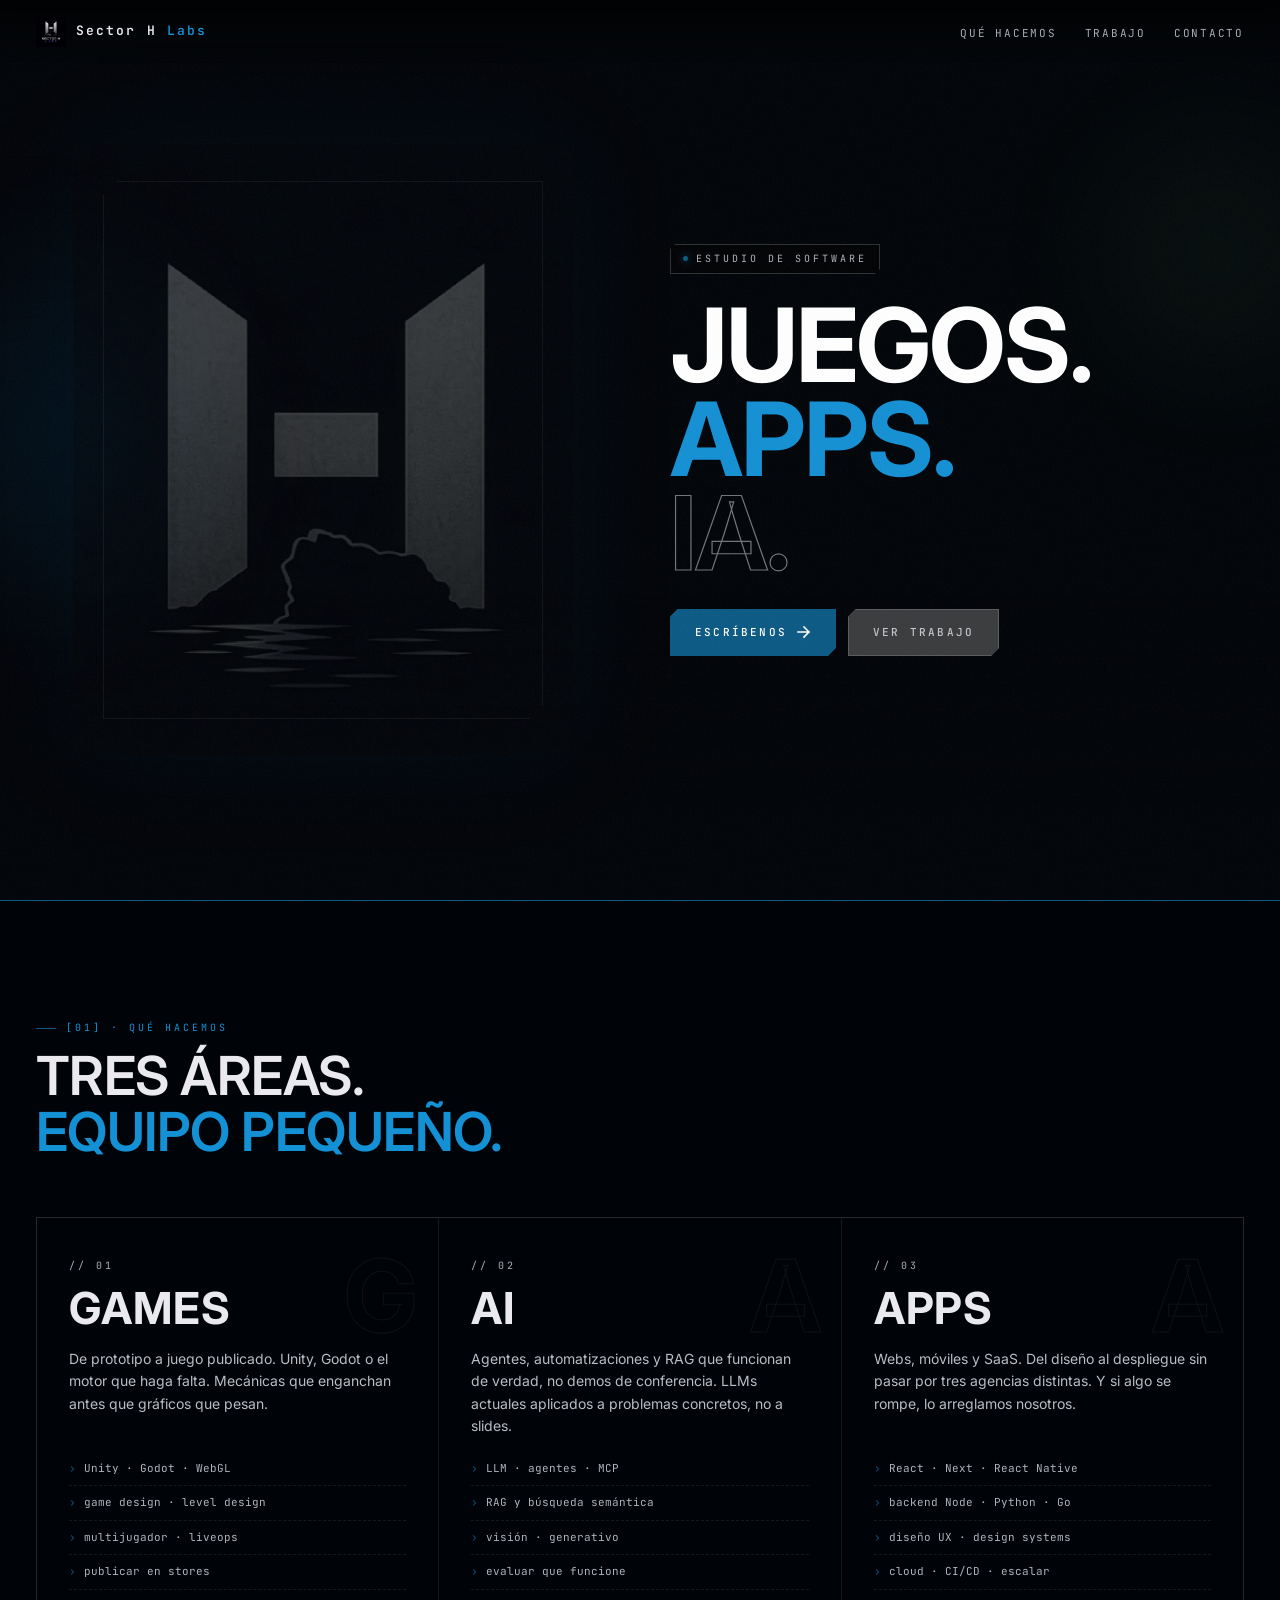
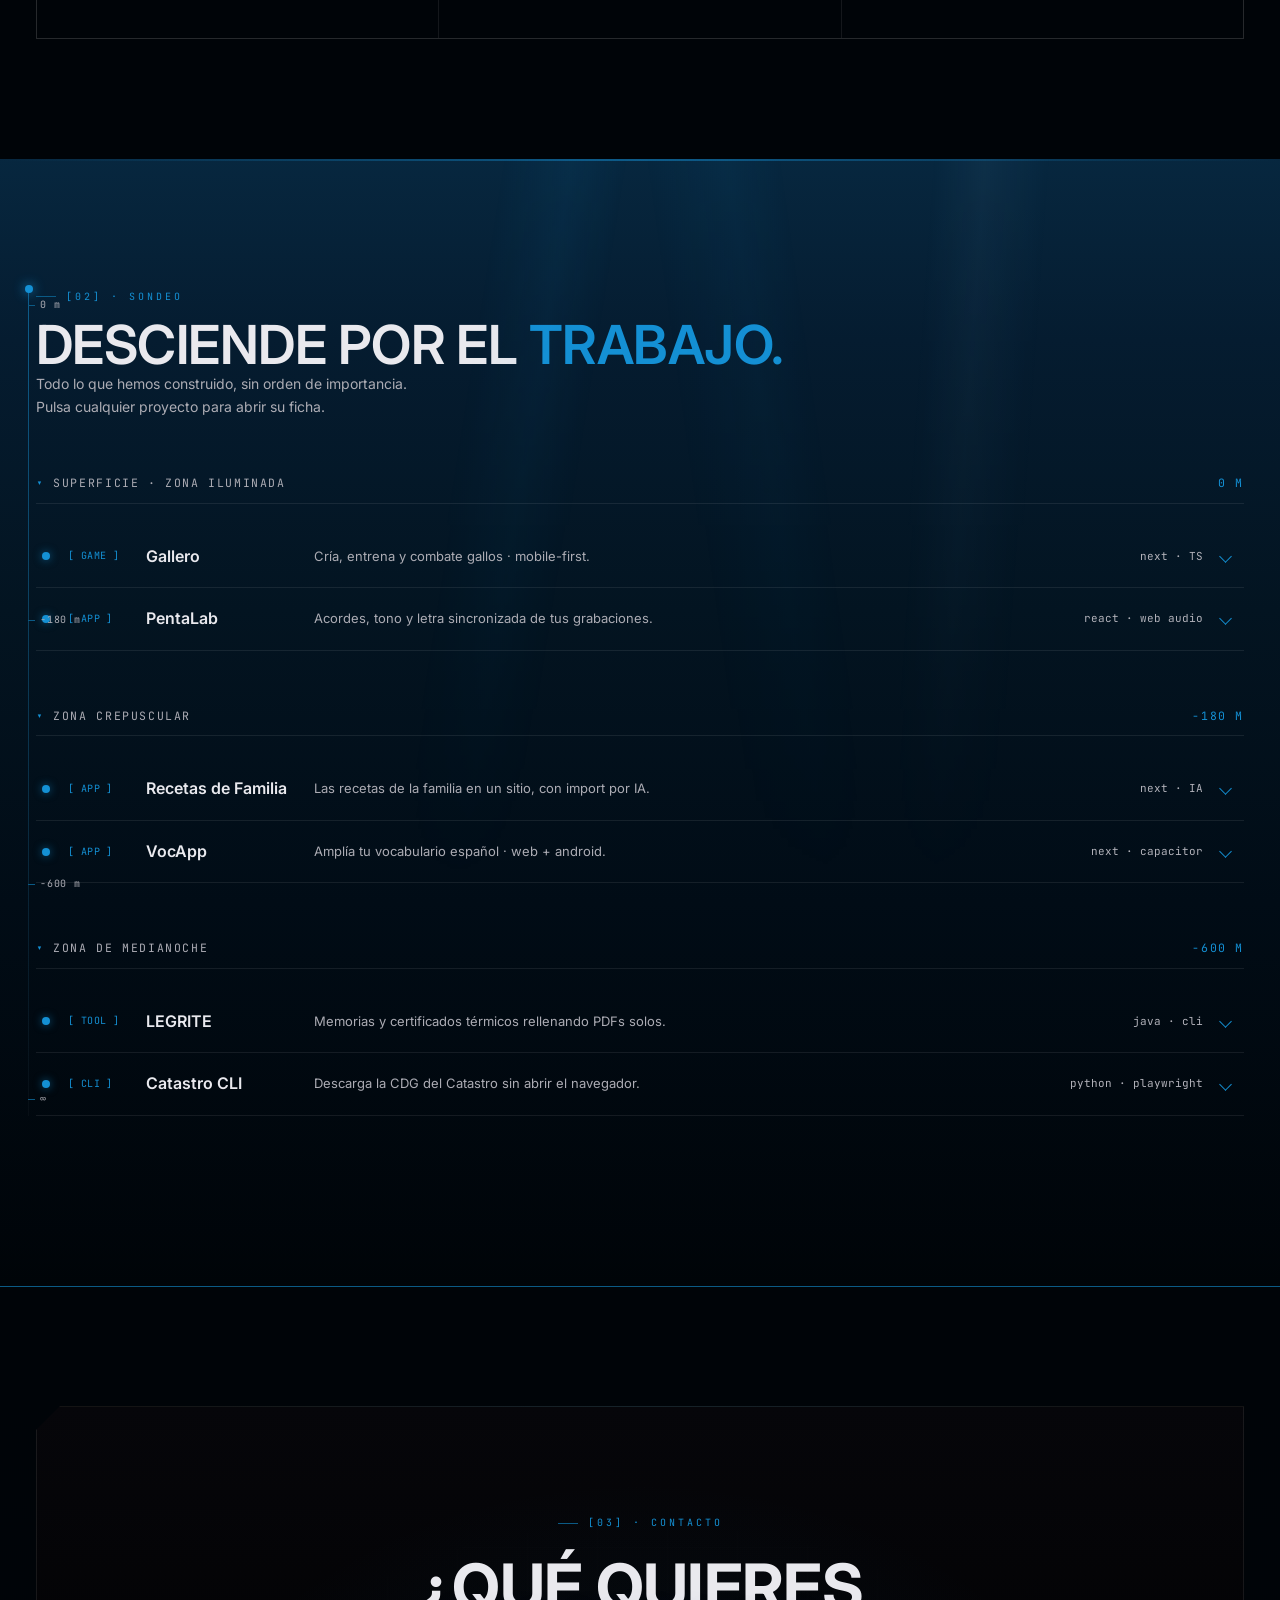
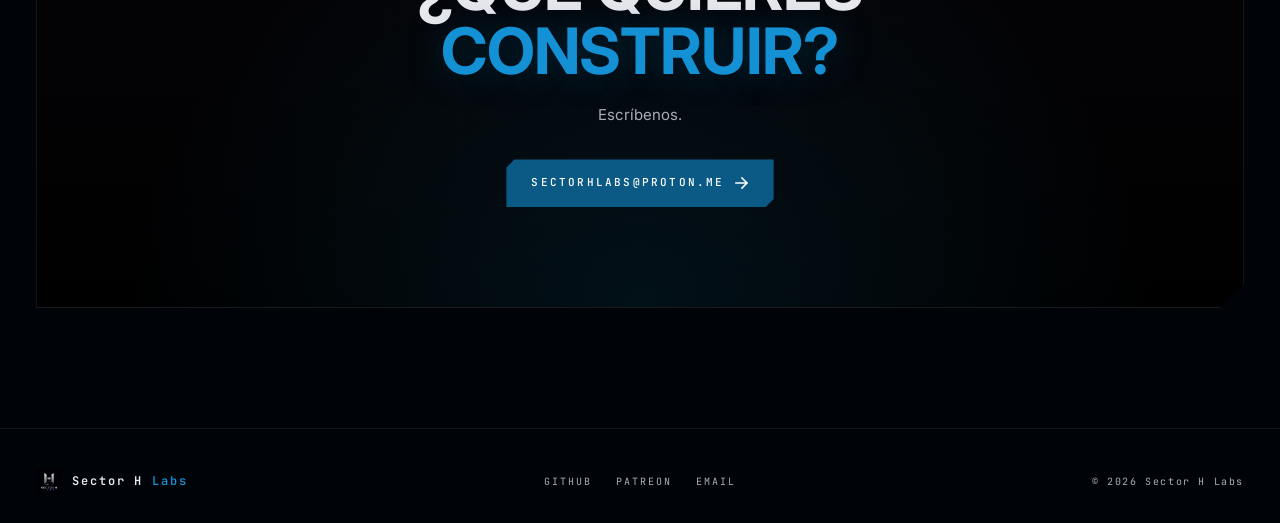
==== commit 1bb85f20: "feat(footer): añadir enlace a Patreon (URL limpia, sin utm) Co-Authored-By: Claude Opus 4.8 (1M cont" ====
--- a/index.html
+++ b/index.html
@@ -377,6 +377,7 @@
         </div>
         <div class="footer-links">
             <a href="https://github.com/sectorhlabs" target="_blank" rel="noopener noreferrer">github</a>
+            <a href="https://www.patreon.com/SectorHLabs" target="_blank" rel="noopener noreferrer">patreon</a>
             <a href="mailto:sectorhlabs@proton.me">email</a>
         </div>
         <span class="footer-copy">© 2026 Sector H Labs</span>
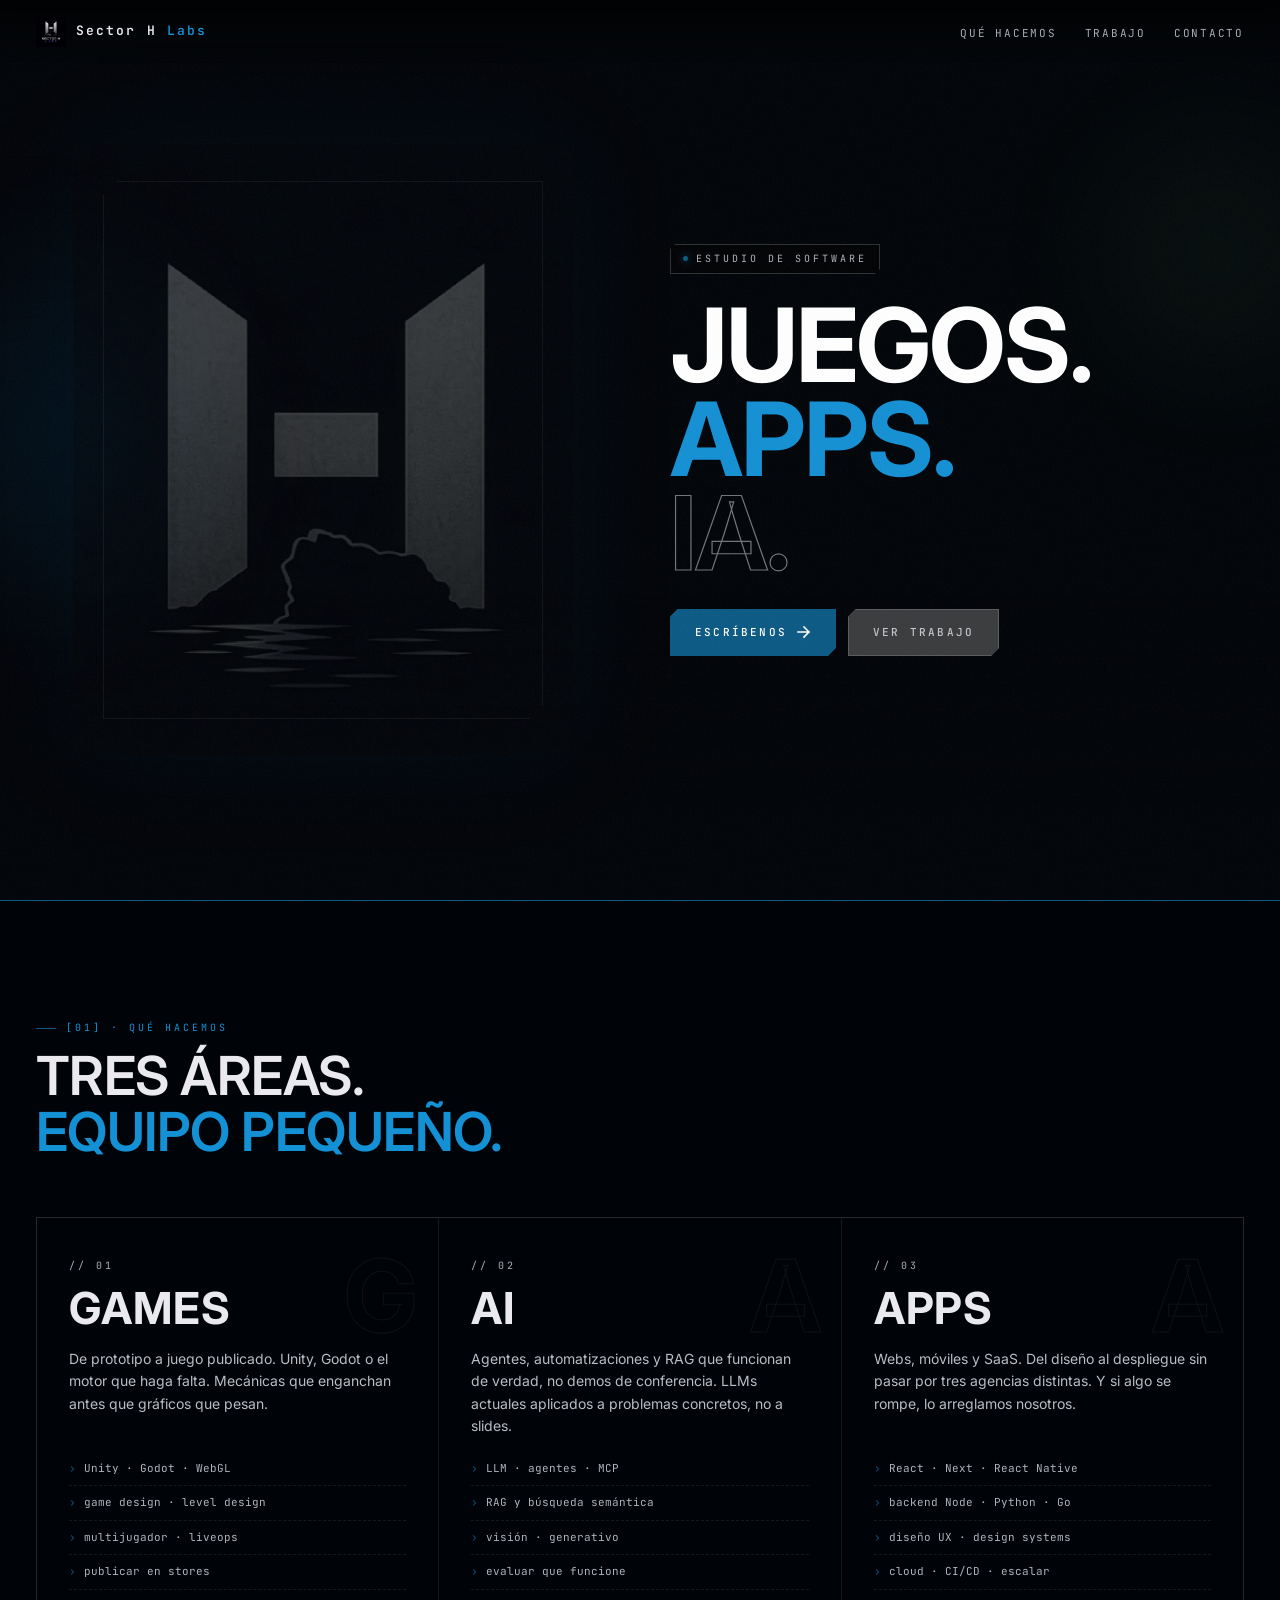
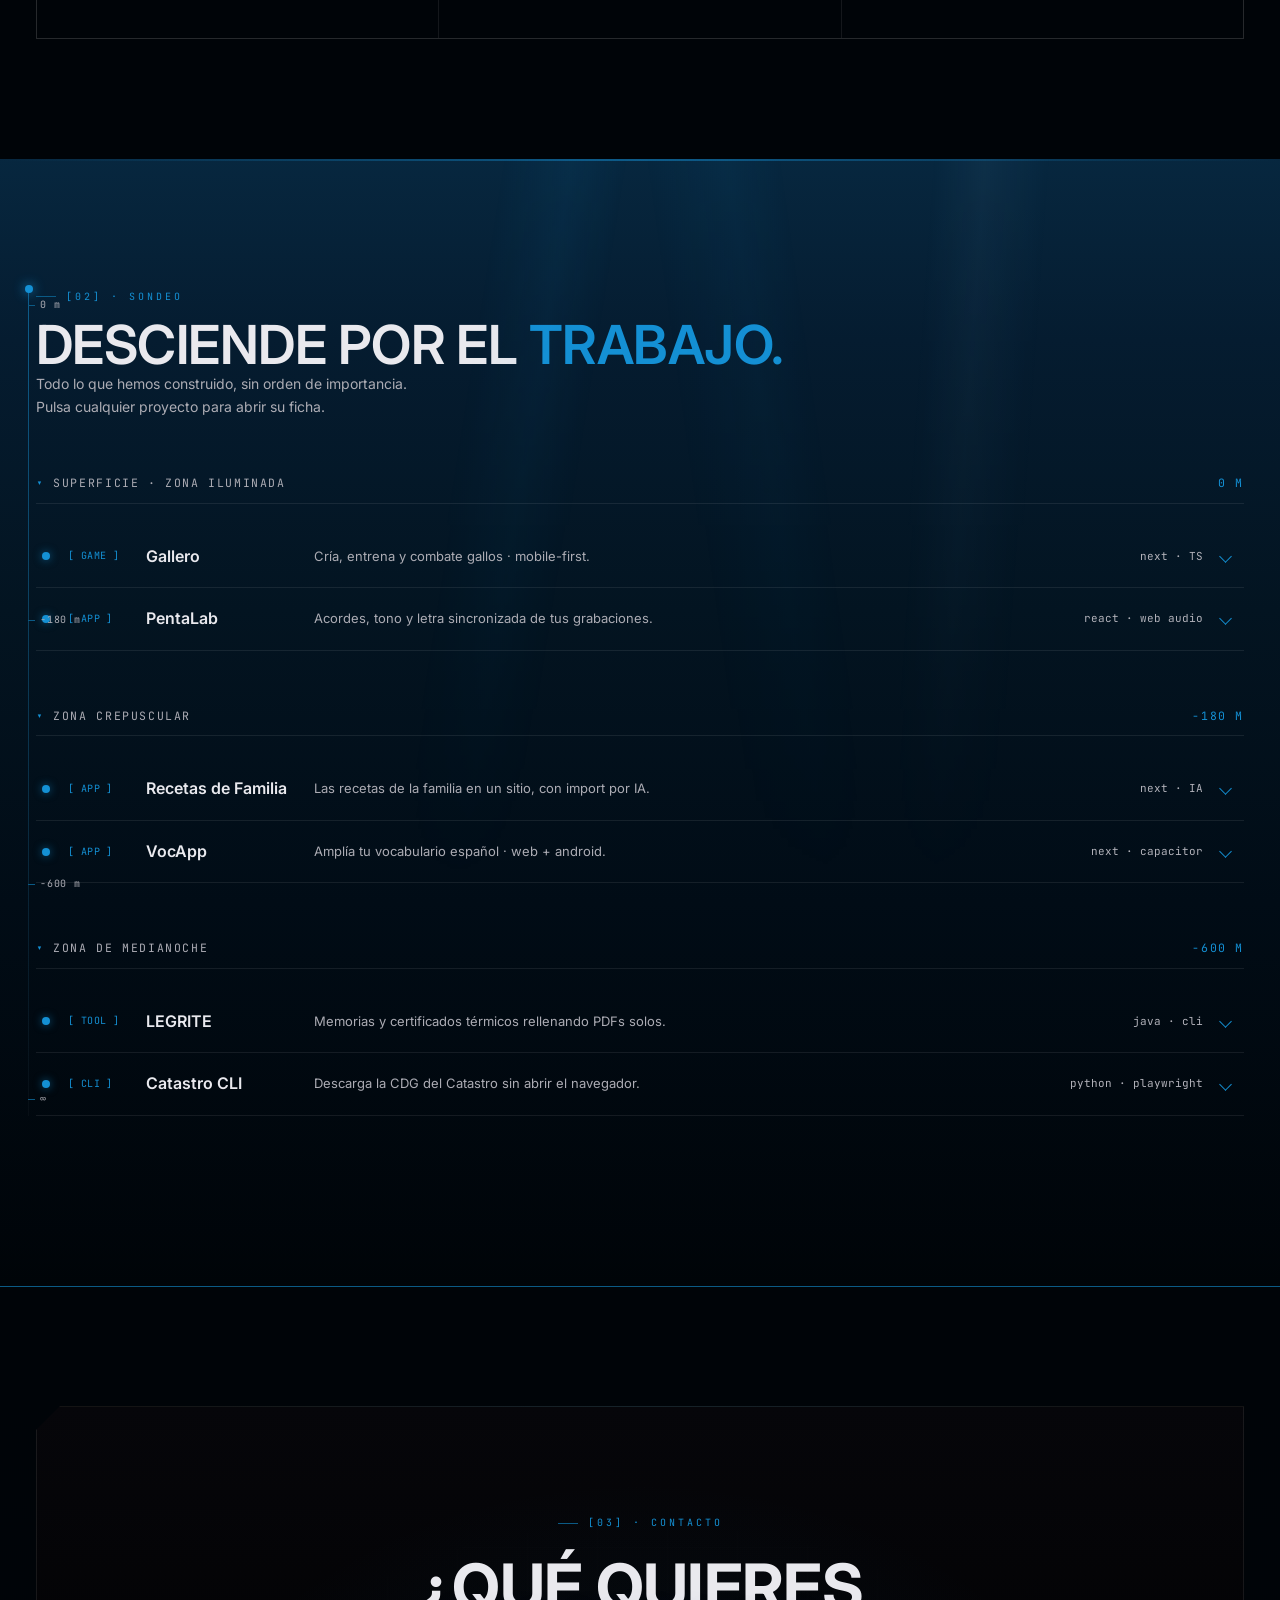
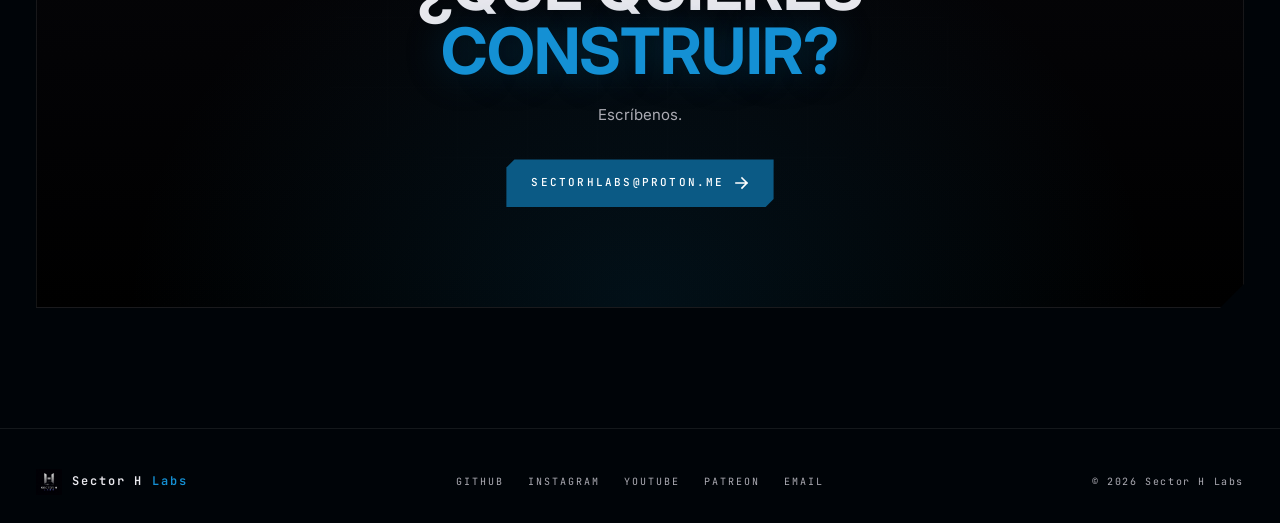
==== commit 6e1081cf: "feat(footer): añadir Instagram y YouTube Co-Authored-By: Claude Opus 4.8 (1M context) <noreply@anthr" ====
--- a/index.html
+++ b/index.html
@@ -377,6 +377,8 @@
         </div>
         <div class="footer-links">
             <a href="https://github.com/sectorhlabs" target="_blank" rel="noopener noreferrer">github</a>
+            <a href="https://www.instagram.com/sectorhlabs/" target="_blank" rel="noopener noreferrer">instagram</a>
+            <a href="https://www.youtube.com/@SectorHLabs" target="_blank" rel="noopener noreferrer">youtube</a>
             <a href="https://www.patreon.com/SectorHLabs" target="_blank" rel="noopener noreferrer">patreon</a>
             <a href="mailto:sectorhlabs@proton.me">email</a>
         </div>
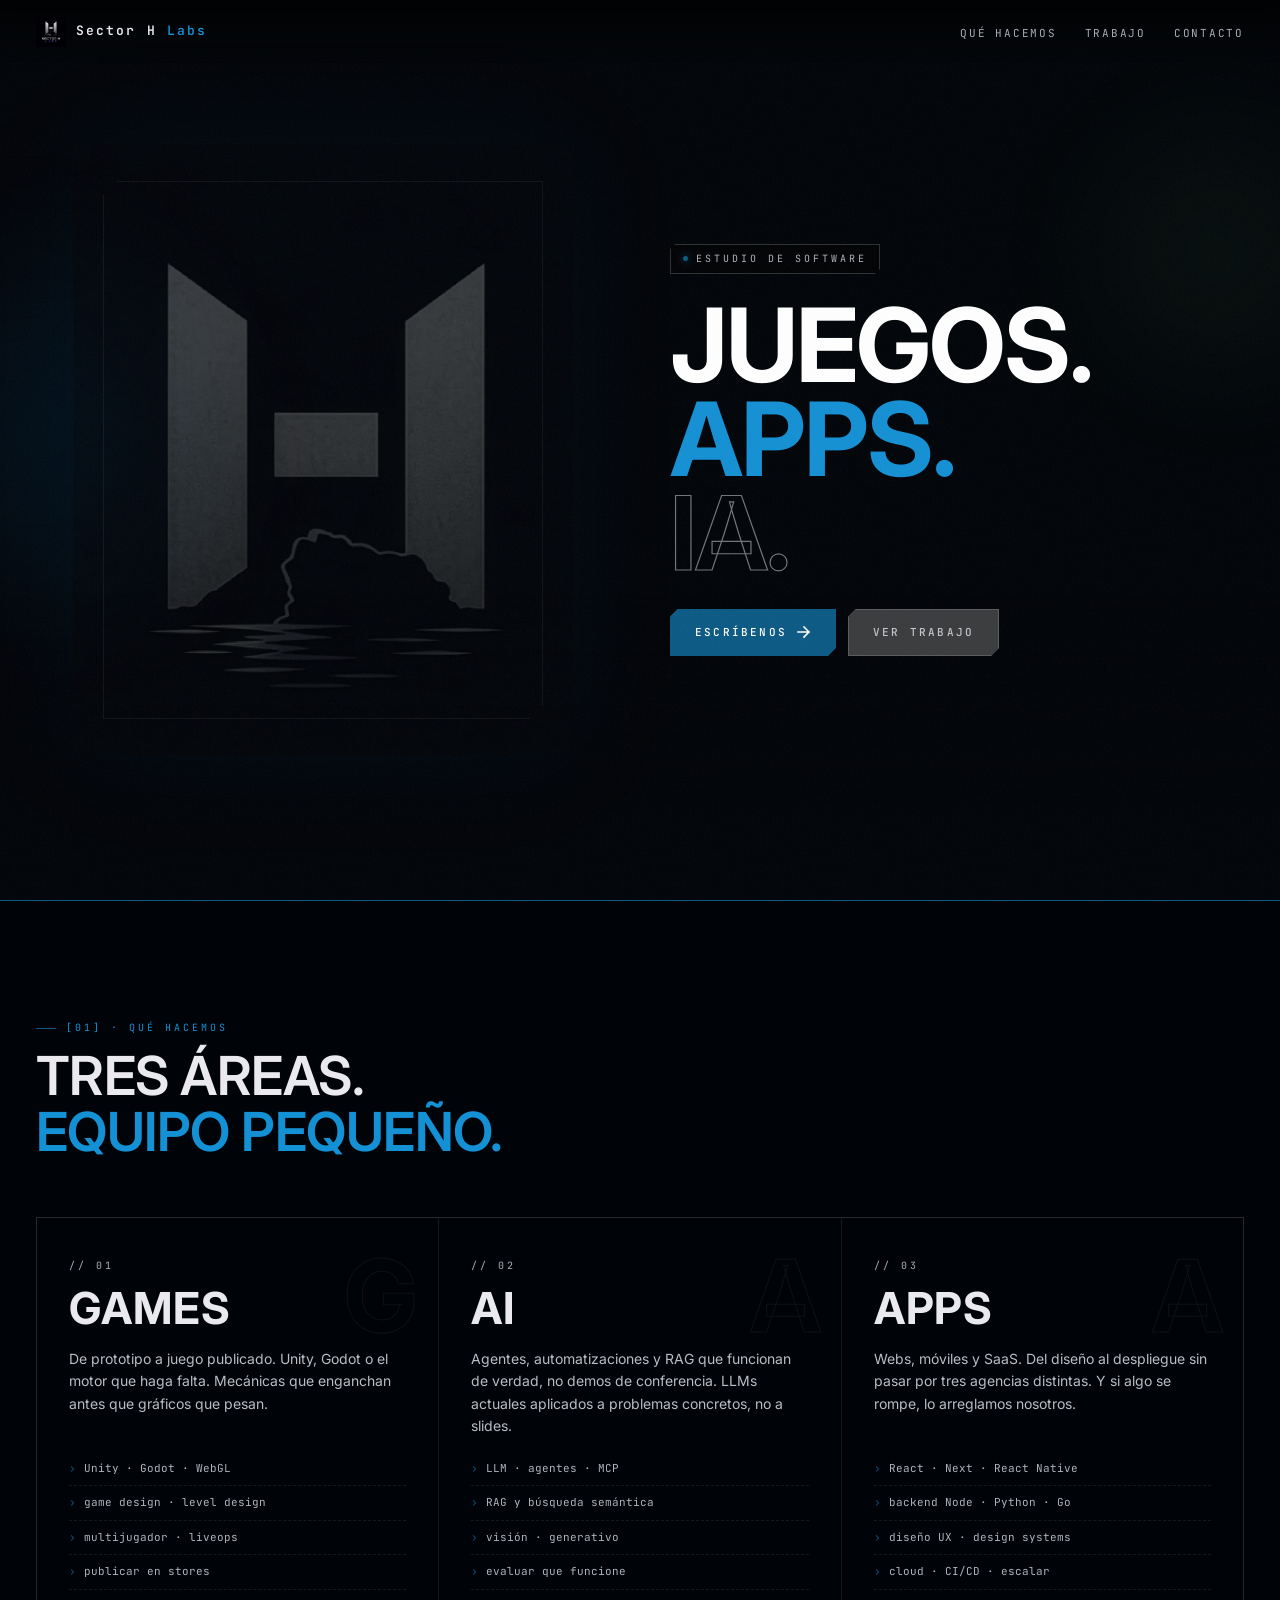
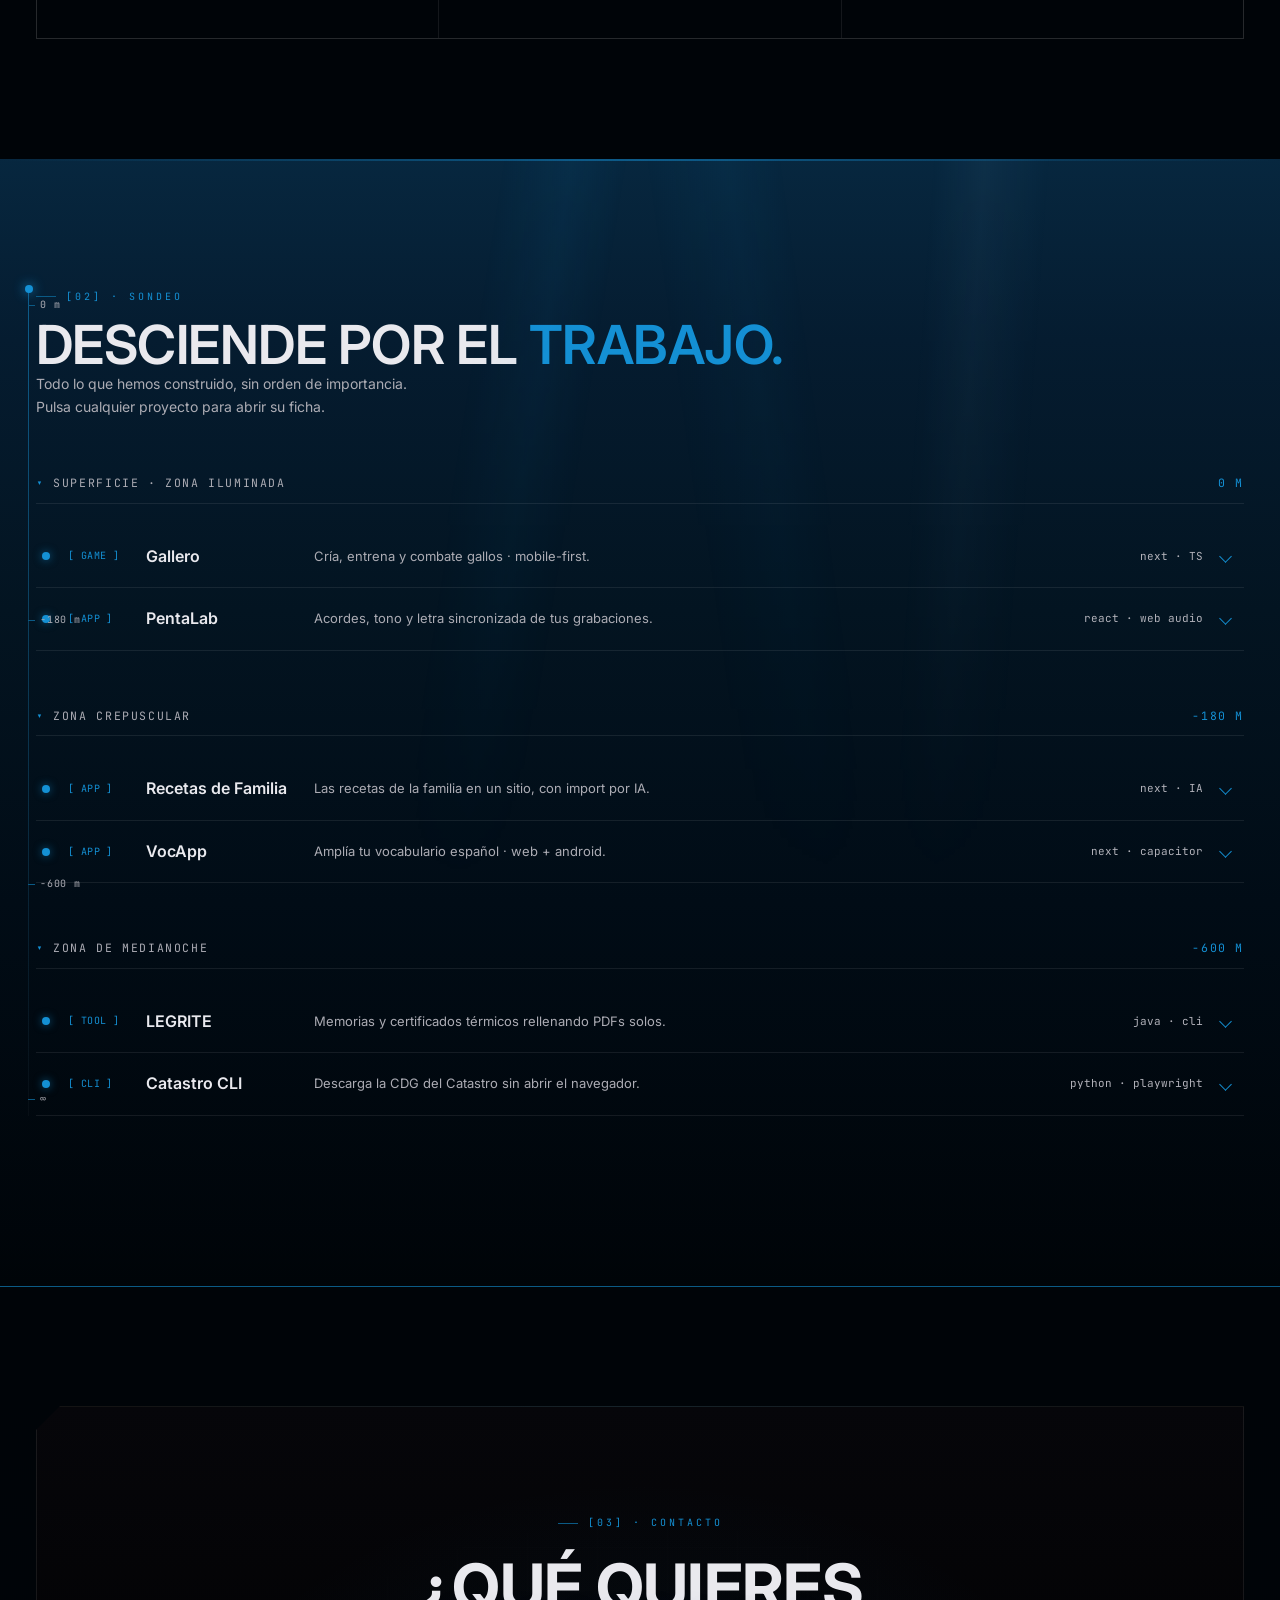
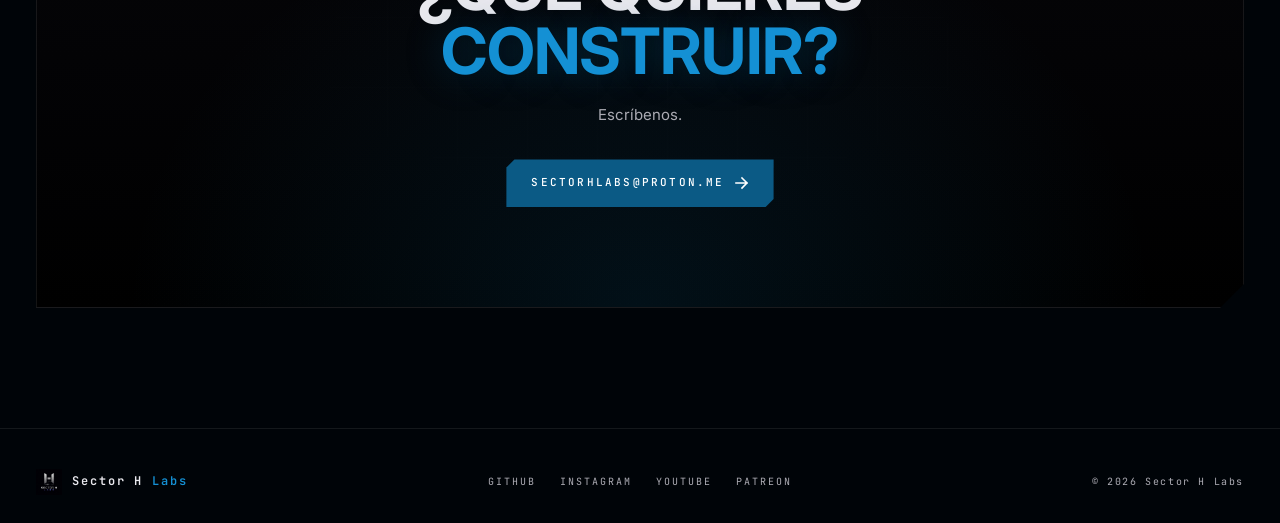
==== commit b1e07c44: "remove: enlace de email redundante en footer (ya está en la sección de contacto) Co-Authored-By: Cla" ====
--- a/index.html
+++ b/index.html
@@ -380,7 +380,6 @@
             <a href="https://www.instagram.com/sectorhlabs/" target="_blank" rel="noopener noreferrer">instagram</a>
             <a href="https://www.youtube.com/@SectorHLabs" target="_blank" rel="noopener noreferrer">youtube</a>
             <a href="https://www.patreon.com/SectorHLabs" target="_blank" rel="noopener noreferrer">patreon</a>
-            <a href="mailto:sectorhlabs@proton.me">email</a>
         </div>
         <span class="footer-copy">© 2026 Sector H Labs</span>
     </div>
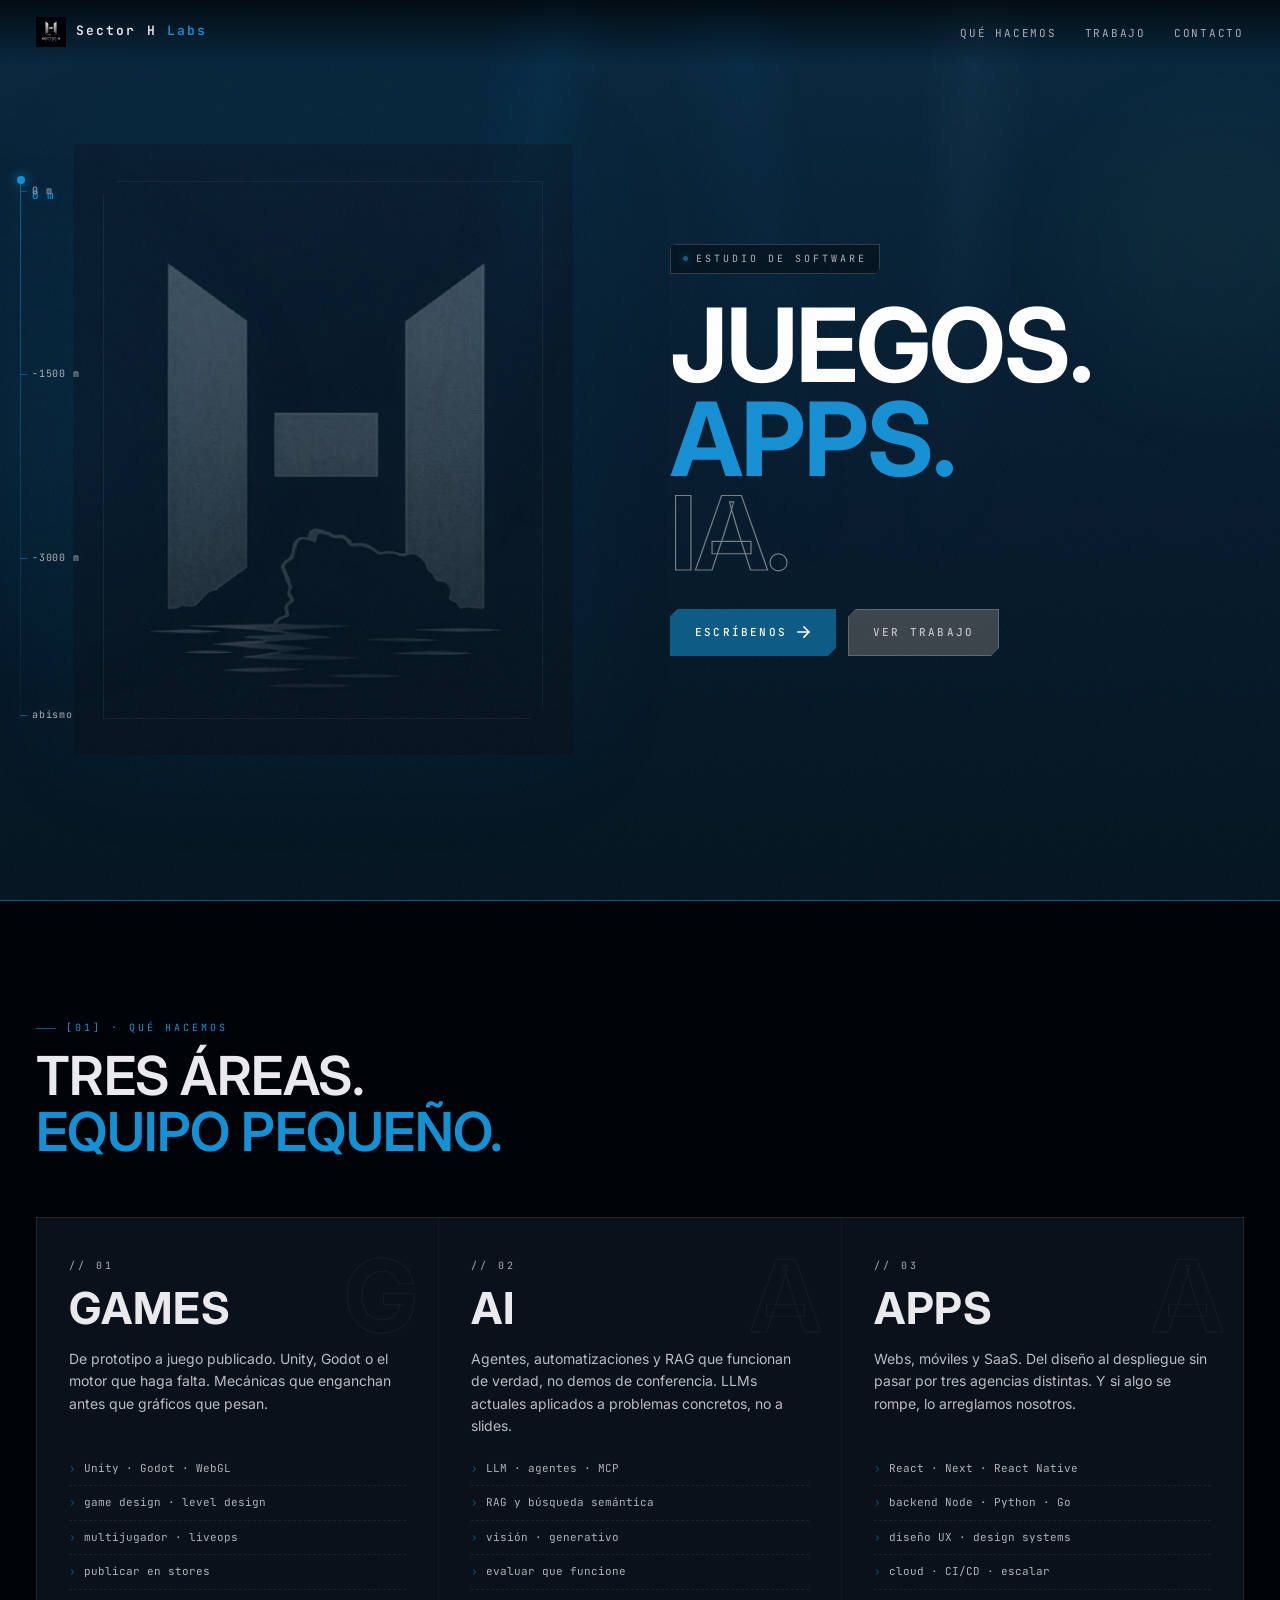
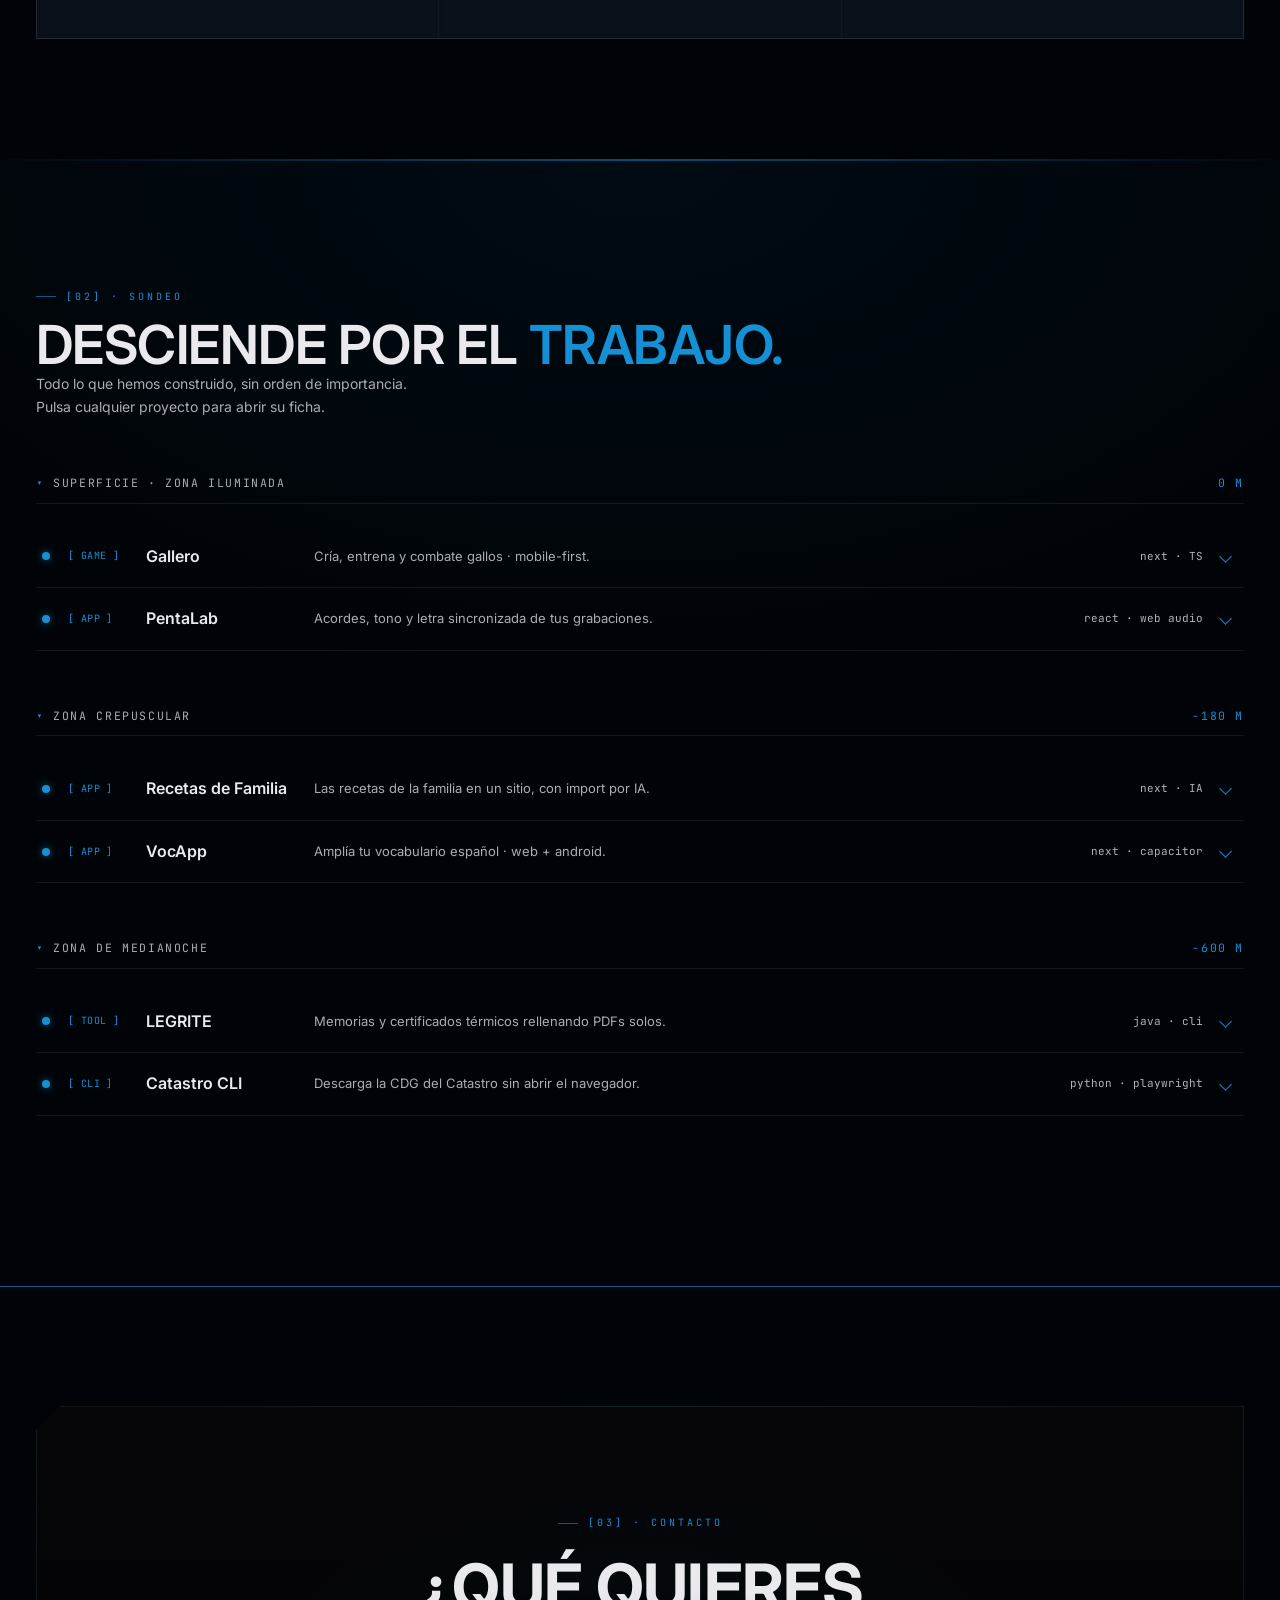
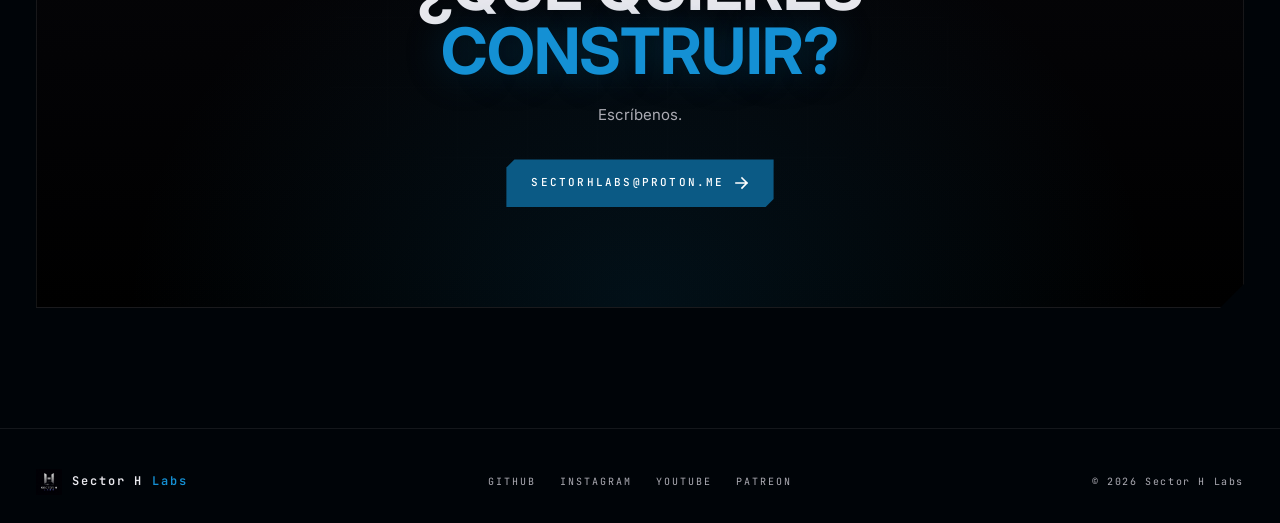
==== commit 509457b7: "feat: inmersión oceánica global por scroll (toda la web) Promueve el descenso oceánico de la sección" ====
--- a/index.html
+++ b/index.html
@@ -41,6 +41,29 @@
     <link rel="stylesheet" href="css/styles.css">
 </head>
 <body>
+
+<!-- Océano: fondo de profundidad + atmósfera (toda la página) -->
+<div class="ocean" aria-hidden="true">
+    <div class="ocean-depth"></div>
+    <div class="sea-rays"></div>
+    <div class="sea-bubbles">
+        <span></span><span></span><span></span><span></span><span></span>
+        <span></span><span></span><span></span><span></span><span></span>
+    </div>
+    <div class="ocean-snow"></div>
+    <div class="ocean-tint"></div>
+</div>
+
+<!-- Batímetro global: profundidad según el scroll -->
+<aside class="bathy" aria-hidden="true">
+    <span class="depth-rail"></span>
+    <span class="depth-marker"></span>
+    <span class="bathy-readout">0 m</span>
+    <span class="depth-tick" style="top:2%">0 m</span>
+    <span class="depth-tick" style="top:36%">−1500 m</span>
+    <span class="depth-tick" style="top:70%">−3000 m</span>
+    <span class="depth-tick" style="top:99%">abismo</span>
+</aside>
 
 <!-- Nav -->
 <nav class="nav" id="nav" role="navigation" aria-label="Navegación principal">
@@ -147,20 +170,6 @@
 
     <!-- Work -->
     <section class="block sondeo" id="work" aria-label="Trabajo y proyectos">
-        <div class="sea-rays" aria-hidden="true"></div>
-        <div class="sea-bubbles" aria-hidden="true">
-            <span></span><span></span><span></span><span></span><span></span>
-            <span></span><span></span><span></span><span></span><span></span>
-        </div>
-        <div class="depth-gauge" aria-hidden="true">
-            <span class="depth-rail"></span>
-            <span class="depth-marker"></span>
-            <span class="depth-tick" style="top:2%">0 m</span>
-            <span class="depth-tick" style="top:40%">−180 m</span>
-            <span class="depth-tick" style="top:72%">−600 m</span>
-            <span class="depth-tick" style="top:98%">∞</span>
-        </div>
-
         <div class="container">
             <div class="sec-head reveal">
                 <div>
@@ -376,10 +385,30 @@
             <span class="footer-wm">Sector H <span>Labs</span></span>
         </div>
         <div class="footer-links">
-            <a href="https://github.com/sectorhlabs" target="_blank" rel="noopener noreferrer">github</a>
-            <a href="https://www.instagram.com/sectorhlabs/" target="_blank" rel="noopener noreferrer">instagram</a>
-            <a href="https://www.youtube.com/@SectorHLabs" target="_blank" rel="noopener noreferrer">youtube</a>
-            <a href="https://www.patreon.com/SectorHLabs" target="_blank" rel="noopener noreferrer">patreon</a>
+            <a class="social-link" href="https://github.com/sectorhlabs" target="_blank" rel="noopener noreferrer" aria-label="GitHub">
+                <span class="social-roll">
+                    <span class="social-text">github</span>
+                    <span class="social-icon"><svg viewBox="0 0 24 24" fill="currentColor" aria-hidden="true"><path d="M12 .5C5.7.5.5 5.7.5 12c0 5.1 3.3 9.4 7.9 10.9.6.1.8-.2.8-.6v-2c-3.2.7-3.9-1.5-3.9-1.5-.5-1.3-1.3-1.7-1.3-1.7-1-.7.1-.7.1-.7 1.2.1 1.8 1.2 1.8 1.2 1 1.8 2.7 1.3 3.4 1 .1-.8.4-1.3.7-1.6-2.6-.3-5.3-1.3-5.3-5.7 0-1.3.5-2.3 1.2-3.1-.1-.3-.5-1.5.1-3.1 0 0 1-.3 3.3 1.2a11.5 11.5 0 0 1 6 0C17.3 4.7 18.3 5 18.3 5c.6 1.6.2 2.8.1 3.1.8.8 1.2 1.8 1.2 3.1 0 4.4-2.7 5.4-5.3 5.7.4.4.8 1.1.8 2.2v3.3c0 .4.2.7.8.6a11.5 11.5 0 0 0 7.9-10.9C23.5 5.7 18.3.5 12 .5Z"/></svg></span>
+                </span>
+            </a>
+            <a class="social-link" href="https://www.instagram.com/sectorhlabs/" target="_blank" rel="noopener noreferrer" aria-label="Instagram">
+                <span class="social-roll">
+                    <span class="social-text">instagram</span>
+                    <span class="social-icon"><svg viewBox="0 0 24 24" fill="currentColor" aria-hidden="true"><path d="M12 2.16c3.2 0 3.58.01 4.85.07 1.17.05 1.8.25 2.23.41.56.22.96.48 1.38.9.42.42.68.82.9 1.38.16.42.36 1.06.41 2.23.06 1.27.07 1.65.07 4.85s-.01 3.58-.07 4.85c-.05 1.17-.25 1.8-.41 2.23-.22.56-.48.96-.9 1.38-.42.42-.82.68-1.38.9-.42.16-1.06.36-2.23.41-1.27.06-1.65.07-4.85.07s-3.58-.01-4.85-.07c-1.17-.05-1.8-.25-2.23-.41-.56-.22-.96-.48-1.38-.9-.42-.42-.68-.82-.9-1.38-.16-.42-.36-1.06-.41-2.23C2.17 15.58 2.16 15.2 2.16 12s.01-3.58.07-4.85c.05-1.17.25-1.8.41-2.23.22-.56.48-.96.9-1.38.42-.42.82-.68 1.38-.9.43-.16 1.06-.36 2.23-.41C8.42 2.17 8.8 2.16 12 2.16M12 0C8.74 0 8.33.01 7.05.07 5.78.13 4.9.33 4.14.63c-.79.31-1.46.72-2.13 1.38C1.35 2.68.94 3.35.63 4.14.33 4.9.13 5.78.07 7.05.01 8.33 0 8.74 0 12s.01 3.67.07 4.95c.06 1.27.26 2.15.56 2.91.31.79.72 1.46 1.38 2.13.67.66 1.34 1.07 2.13 1.38.76.3 1.64.5 2.91.56C8.33 23.99 8.74 24 12 24s3.67-.01 4.95-.07c1.27-.06 2.15-.26 2.91-.56.79-.31 1.46-.72 2.13-1.38.66-.67 1.07-1.34 1.38-2.13.3-.76.5-1.64.56-2.91C23.99 15.67 24 15.26 24 12s-.01-3.67-.07-4.95c-.06-1.27-.26-2.15-.56-2.91-.31-.79-.72-1.46-1.38-2.13C21.32 1.35 20.65.94 19.86.63c-.76-.3-1.64-.5-2.91-.56C15.67.01 15.26 0 12 0zm0 5.84a6.16 6.16 0 100 12.32 6.16 6.16 0 000-12.32zM12 16a4 4 0 110-8 4 4 0 010 8zm6.41-10.85a1.44 1.44 0 100 2.88 1.44 1.44 0 000-2.88z"/></svg></span>
+                </span>
+            </a>
+            <a class="social-link" href="https://www.youtube.com/@SectorHLabs" target="_blank" rel="noopener noreferrer" aria-label="YouTube">
+                <span class="social-roll">
+                    <span class="social-text">youtube</span>
+                    <span class="social-icon"><svg viewBox="0 0 24 24" fill="currentColor" aria-hidden="true"><path d="M23.5 6.19a3.02 3.02 0 00-2.12-2.14C19.5 3.55 12 3.55 12 3.55s-7.5 0-9.38.5A3.02 3.02 0 00.5 6.19C0 8.07 0 12 0 12s0 3.93.5 5.81a3.02 3.02 0 002.12 2.14c1.88.5 9.38.5 9.38.5s7.5 0 9.38-.5a3.02 3.02 0 002.12-2.14C24 15.93 24 12 24 12s0-3.93-.5-5.81zM9.55 15.57V8.43L15.82 12l-6.27 3.57z"/></svg></span>
+                </span>
+            </a>
+            <a class="social-link" href="https://www.patreon.com/SectorHLabs" target="_blank" rel="noopener noreferrer" aria-label="Patreon">
+                <span class="social-roll">
+                    <span class="social-text">patreon</span>
+                    <span class="social-icon"><svg viewBox="0 0 24 24" fill="currentColor" aria-hidden="true"><path d="M14.82 2.41c3.96 0 7.18 3.24 7.18 7.21 0 3.96-3.22 7.18-7.18 7.18-3.97 0-7.21-3.22-7.21-7.18 0-3.97 3.24-7.21 7.21-7.21M2 21.6h3.5V2.41H2V21.6z"/></svg></span>
+                </span>
+            </a>
         </div>
         <span class="footer-copy">© 2026 Sector H Labs</span>
     </div>
--- a/css/styles.css
+++ b/css/styles.css
@@ -165,7 +165,8 @@
     height: 34vh;
     z-index: 1;
     pointer-events: none;
-    background: linear-gradient(180deg, transparent, var(--bg) 72%);
+    /* funde el hero hacia el océano, no hacia negro */
+    background: linear-gradient(180deg, transparent, transparent 72%);
 }
 
 .hero-grid-bg {
@@ -351,10 +352,15 @@
 }
 
 .pillar {
-    position: relative; background: var(--bg);
+    position: relative;
+    /* scrim translúcido: legibilidad sin tapar el océano de fondo */
+    background: rgba(3, 13, 28, 0.55);
     padding: 40px 32px 48px; min-height: 420px;
     display: flex; flex-direction: column;
     transition: background .3s; overflow: hidden;
+}
+@media (min-width: 760px) {
+    .pillar { backdrop-filter: blur(2px); -webkit-backdrop-filter: blur(2px); }
 }
 .pillar::before {
     content: ""; position: absolute; inset: 0;
@@ -794,7 +800,7 @@
 
 /* ===== Footer ===== */
 .footer {
-    padding: 40px 0 28px; border-top: 1px solid var(--line); background: var(--bg);
+    padding: 40px 0 28px; border-top: 1px solid var(--line); background: transparent;
 }
 .footer-inner {
     display: flex; justify-content: space-between; align-items: center; gap: 20px; flex-wrap: wrap;
@@ -806,11 +812,39 @@
 }
 .footer-wm span { color: var(--accent-bright); }
 .footer-links { display: flex; gap: 24px; }
-.footer-links a {
+
+/* Social links — el texto "rueda" hacia arriba y el icono entra desde abajo */
+.social-link {
+    --roll-h: 16px;
+    display: inline-flex;
+    height: var(--roll-h);
+    overflow: hidden;
+    color: var(--muted);
+    transition: color var(--dur-base) var(--ease-emphasis);
+}
+.social-roll {
+    display: flex;
+    flex-direction: column;
+    transition: transform var(--dur-base) var(--ease-bounce);
+    will-change: transform;
+}
+.social-text,
+.social-icon {
+    display: flex; align-items: center; justify-content: center;
+    height: var(--roll-h); flex: none;
     font-family: var(--font-mono); font-size: 10px; letter-spacing: .2em;
-    text-transform: uppercase; color: var(--muted); transition: color .25s;
-}
-.footer-links a:hover { color: var(--accent-bright); }
+    text-transform: uppercase; white-space: nowrap;
+}
+.social-icon svg { width: 15px; height: 15px; display: block; }
+
+.social-link:hover,
+.social-link:focus-visible { color: var(--accent-bright); outline: none; }
+.social-link:hover .social-roll,
+.social-link:focus-visible .social-roll { transform: translateY(calc(-1 * var(--roll-h))); }
+
+@media (prefers-reduced-motion: reduce) {
+    .social-roll { transition: none; }
+}
 .footer-copy {
     font-family: var(--font-mono); font-size: 10px; color: var(--muted); letter-spacing: .16em;
 }
@@ -947,7 +981,12 @@
     .title-row span { transform: translateY(0); }
     .hero-sub, .hero-ctas { opacity: 1; }
     .block::before { transform: scaleX(1); }
+    /* Océano estático: se ve la superficie, sin parallax ni partículas */
+    .ocean-depth { transform: none; }
     .sea-rays { transform: none; opacity: .5; }
+    .sea-bubbles, .ocean-snow { display: none; }
+    .ocean-tint { opacity: .25; }
+    .bathy .depth-marker { transition: none; }
 }
 
 /* ============================================
@@ -958,11 +997,11 @@
     overflow: hidden;
     padding-top: 130px;
     padding-bottom: 170px;
-    /* superficie azul iluminada -> abismo negro */
-    background: linear-gradient(180deg,
-        #07273f 0%, #051c30 16%, #031421 40%, #010c16 66%, var(--bg) 100%);
-}
-.sondeo::before { /* línea de agua */
+    /* el fondo lo aporta el océano global; aquí solo un realce local de zona */
+    background:
+        radial-gradient(120% 80% at 50% 0%, rgba(20, 144, 212, 0.06), transparent 60%);
+}
+.sondeo::before { /* línea de agua: marca el punto de inmersión */
     content: ""; position: absolute; top: 0; left: 0; right: 0; height: 2px;
     background: linear-gradient(90deg, transparent, var(--accent-bright), transparent);
     opacity: .5; z-index: 3;
@@ -978,8 +1017,8 @@
         linear-gradient(94deg, transparent 70%, rgba(140,205,255,.05) 74%, transparent 79%);
     -webkit-mask-image: linear-gradient(180deg, #000, transparent);
     mask-image: linear-gradient(180deg, #000, transparent);
-    transform: translateY(calc(var(--depth, 0) * -34px));
-    opacity: calc(1 - var(--depth, 0) * .85);
+    transform: translateY(calc(var(--page-depth, 0) * -34px));
+    opacity: calc(1 - var(--page-depth, 0) * .85);
     transition: opacity .2s linear;
 }
 
@@ -1025,7 +1064,7 @@
 .depth-marker {
     position: absolute; left: -3.5px; width: 8px; height: 8px; border-radius: 50%;
     background: var(--accent-bright); box-shadow: 0 0 12px var(--accent-bright);
-    top: calc(var(--depth, 0) * 100%); transform: translateY(-50%); transition: top .15s linear;
+    top: calc(var(--page-depth, 0) * 100%); transform: translateY(-50%); transition: top .15s linear;
 }
 .depth-tick {
     position: absolute; left: 12px; transform: translateY(-50%);
@@ -1123,7 +1162,7 @@
 .node-link-muted { color: var(--muted); }
 
 @media (max-width: 900px) {
-    .depth-gauge { display: none; }
+    .bathy { display: none; }
     .surface-grid { grid-template-columns: 1fr; }
 }
 @media (max-width: 600px) {
@@ -1133,3 +1172,80 @@
     .node-link { order: 2; }
     .dcard .card-media, .media-pentalab { height: 230px; }
 }
+
+/* ============================================
+   Océano global — inmersión por profundidad (toda la página)
+   El descenso por scroll alimenta --page-depth (0 superficie → 1 abismo),
+   escrito por initOceanDepth() en js/main.js.
+   ============================================ */
+.ocean {
+    position: fixed; inset: 0; z-index: -1;
+    pointer-events: none; overflow: hidden;
+}
+
+/* Fondo de profundidad: gradiente alto desplazado por --page-depth (solo transform → GPU) */
+.ocean-depth {
+    position: absolute; left: 0; right: 0; top: 0;
+    height: 220vh;
+    background: linear-gradient(180deg,
+        #07273f 0%, #051c30 18%, #031421 42%, #010c16 70%, var(--bg) 100%);
+    transform: translateY(calc(var(--page-depth, 0) * -110vh));
+    will-change: transform;
+}
+
+/* Rayos de luz superficiales: viven dentro de .ocean y se apagan al descender.
+   (Reutiliza .sea-rays definido en la sección Sondeo.) */
+.ocean .sea-rays { z-index: 1; }
+
+/* Burbujas globales: se enrarecen con la profundidad */
+.ocean .sea-bubbles { z-index: 2; opacity: calc(1 - var(--page-depth, 0) * .6); }
+
+/* Marine snow: partículas tenues que aumentan en profundidad */
+.ocean-snow {
+    position: absolute; inset: 0; z-index: 2;
+    opacity: calc(var(--page-depth, 0) * .5);
+    background-image:
+        radial-gradient(1.5px 1.5px at 20% 30%, rgba(255,255,255,.5), transparent),
+        radial-gradient(1.5px 1.5px at 70% 60%, rgba(255,255,255,.4), transparent),
+        radial-gradient(1px 1px at 45% 80%, rgba(255,255,255,.45), transparent),
+        radial-gradient(1px 1px at 85% 20%, rgba(255,255,255,.4), transparent);
+    background-size: 280px 280px, 360px 360px, 200px 200px, 320px 320px;
+    animation: snow-fall 26s linear infinite;
+}
+@keyframes snow-fall {
+    from { background-position: 0 0, 0 0, 0 0, 0 0; }
+    to   { background-position: 0 280px, 0 360px, 0 200px, 0 320px; }
+}
+
+/* Tinte frío + viñeta de presión: cierra y oscurece en el abismo */
+.ocean-tint {
+    position: absolute; inset: 0; z-index: 3;
+    opacity: calc(var(--page-depth, 0) * .6);
+    background:
+        radial-gradient(120% 90% at 50% 35%, transparent 45%, rgba(0,2,6,.85) 100%),
+        linear-gradient(180deg, rgba(2,16,28,.2), rgba(1,8,16,.5));
+}
+
+/* ===== Batímetro global (HUD de profundidad en metros) ===== */
+.bathy {
+    position: fixed; left: 20px; top: 20vh; bottom: 20vh; width: 1px;
+    z-index: 60; pointer-events: none; font-family: var(--font-mono);
+}
+.bathy .depth-rail { position: absolute; inset: 0; width: 1px;
+    background: linear-gradient(180deg, var(--accent-bright), rgba(255,255,255,.05)); opacity: .55; }
+.bathy .depth-marker {
+    position: absolute; left: -3.5px; width: 8px; height: 8px; border-radius: 50%;
+    background: var(--accent-bright); box-shadow: 0 0 12px var(--accent-bright);
+    top: calc(var(--page-depth, 0) * 100%); transform: translateY(-50%); transition: top .15s linear;
+}
+.bathy .depth-tick {
+    position: absolute; left: 12px; transform: translateY(-50%);
+    font-size: 10px; letter-spacing: .08em; color: var(--muted); white-space: nowrap;
+}
+.bathy-readout {
+    position: absolute; left: 12px; top: calc(var(--page-depth, 0) * 100%);
+    transform: translateY(-50%); margin-top: 16px;
+    font-size: 11px; font-weight: 500; letter-spacing: .06em;
+    color: var(--accent-bright); white-space: nowrap;
+    text-shadow: 0 0 10px rgba(20,144,212,.5);
+}
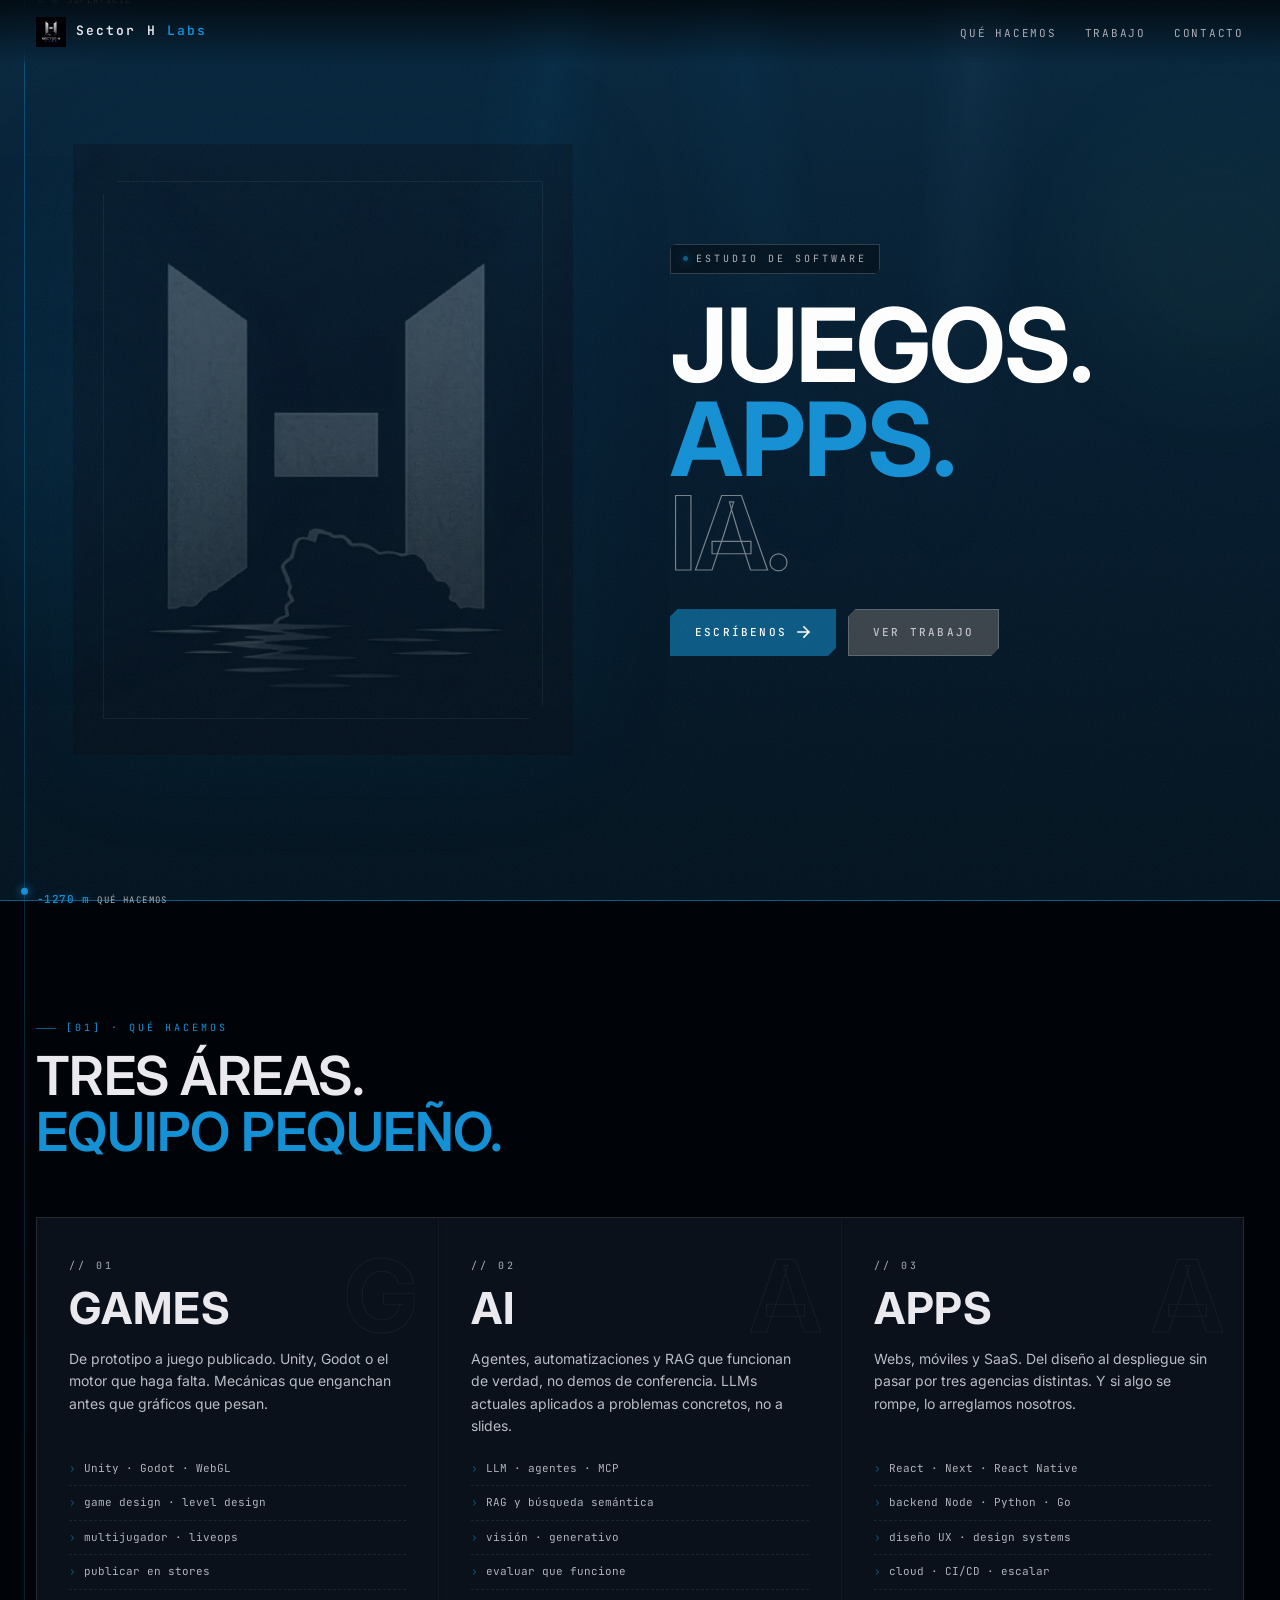
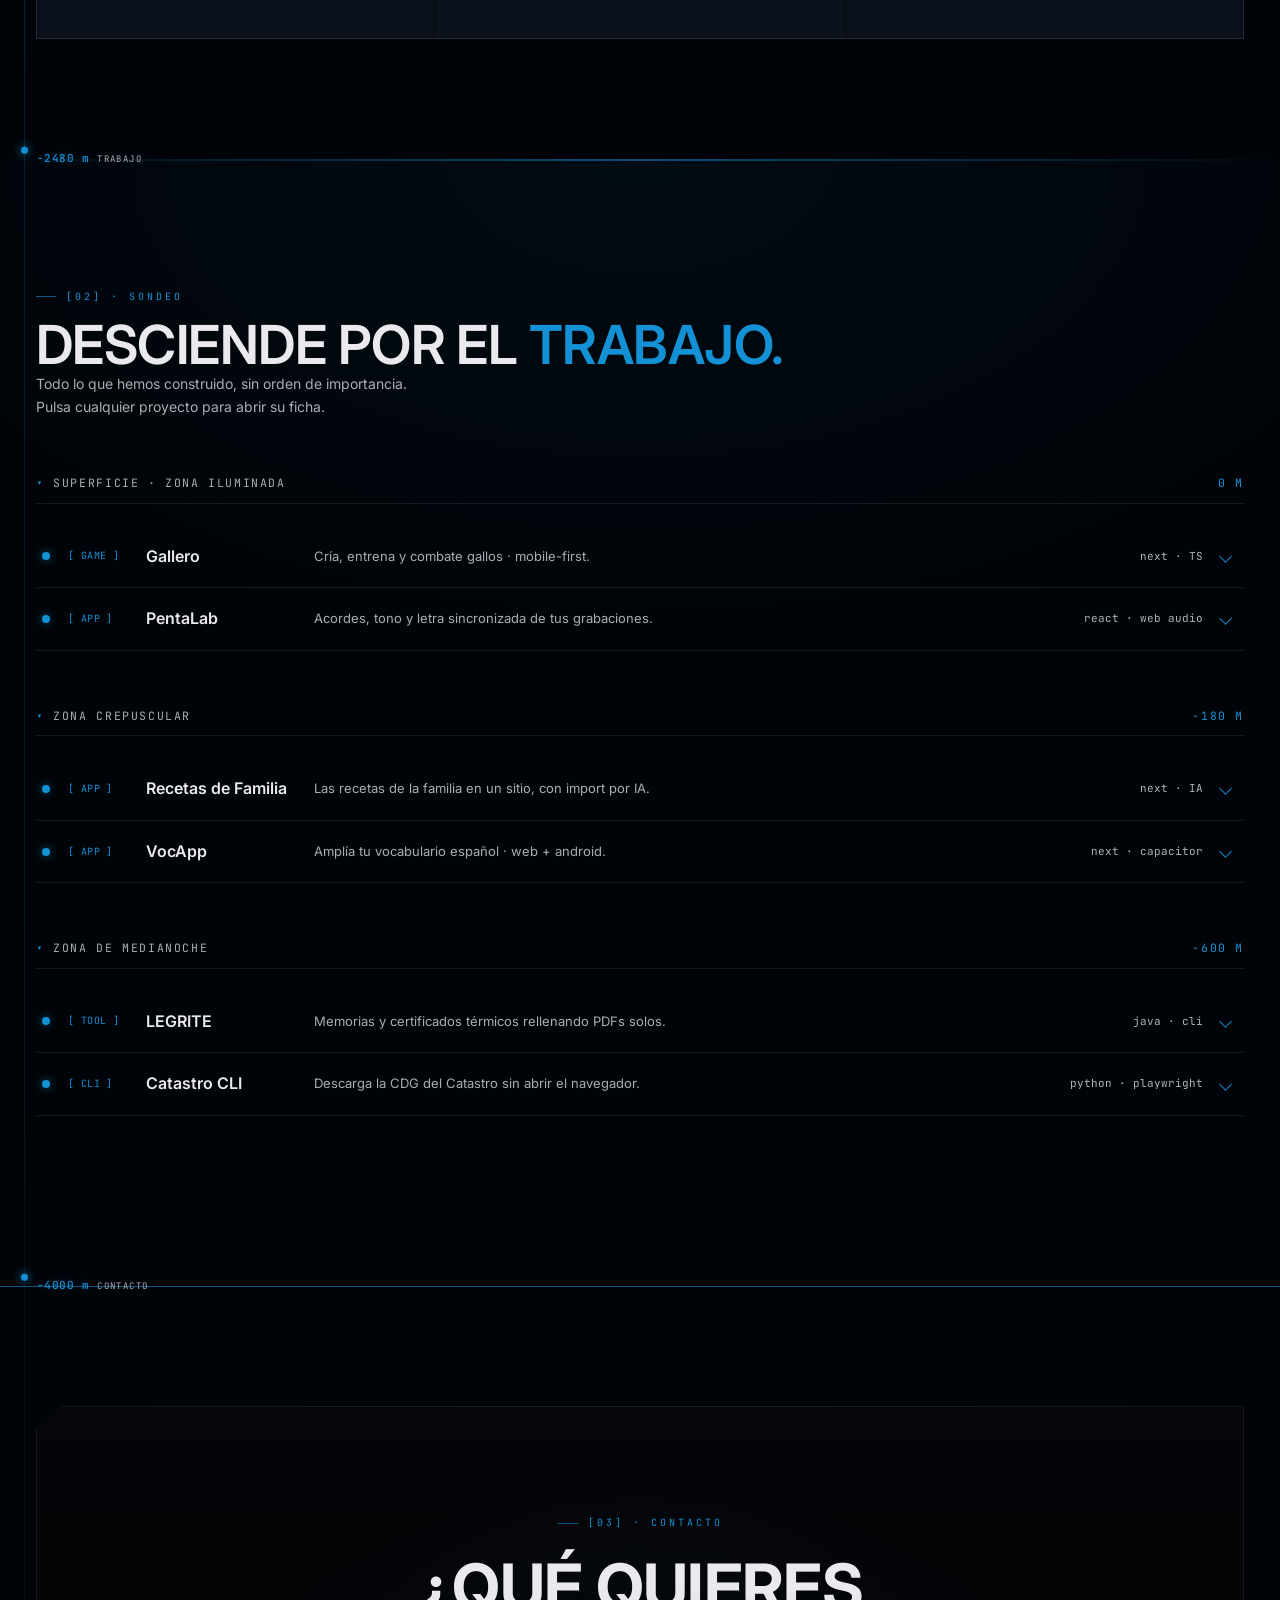
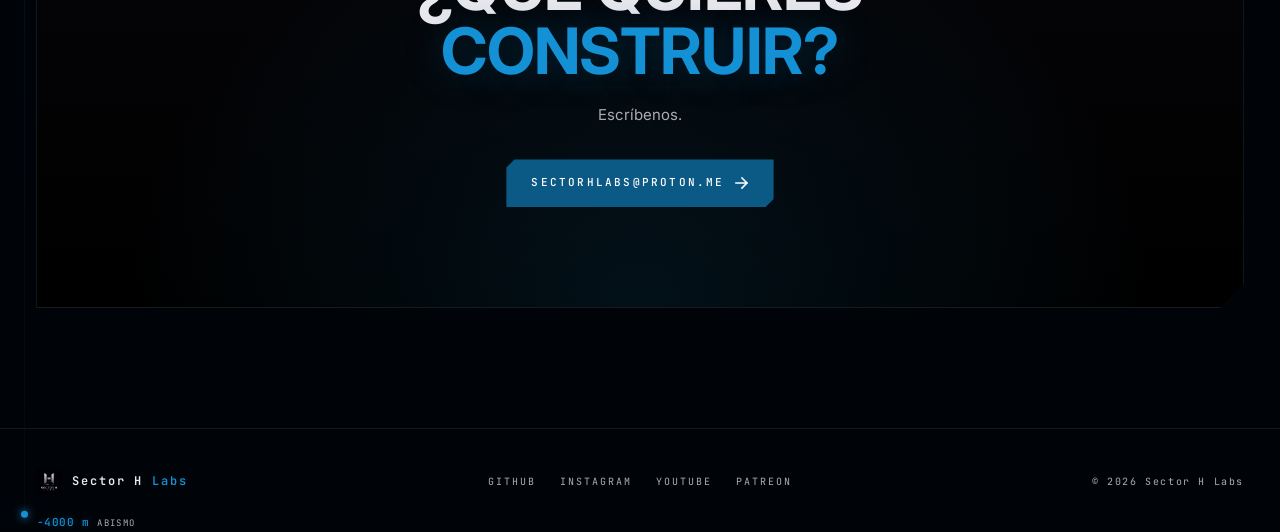
==== commit b6b5208f: "refactor: batímetro como regla de altura completa anclada a secciones El batímetro deja de ser una m" ====
--- a/index.html
+++ b/index.html
@@ -54,15 +54,15 @@
     <div class="ocean-tint"></div>
 </div>
 
-<!-- Batímetro global: profundidad según el scroll -->
+<!-- Batímetro global: regla de profundidad a lo largo de toda la página.
+     JS posiciona cada marca en la altura real de su sección. -->
 <aside class="bathy" aria-hidden="true">
-    <span class="depth-rail"></span>
-    <span class="depth-marker"></span>
-    <span class="bathy-readout">0 m</span>
-    <span class="depth-tick" style="top:2%">0 m</span>
-    <span class="depth-tick" style="top:36%">−1500 m</span>
-    <span class="depth-tick" style="top:70%">−3000 m</span>
-    <span class="depth-tick" style="top:99%">abismo</span>
+    <span class="bathy-rail"></span>
+    <span class="bathy-tick" data-target="#home"><b>0 m</b><i>superficie</i></span>
+    <span class="bathy-tick" data-target="#capabilities"><b></b><i>qué hacemos</i></span>
+    <span class="bathy-tick" data-target="#work"><b></b><i>trabajo</i></span>
+    <span class="bathy-tick" data-target="#contact"><b></b><i>contacto</i></span>
+    <span class="bathy-tick bathy-abyss"><b>−4000 m</b><i>abismo</i></span>
 </aside>
 
 <!-- Nav -->
--- a/css/styles.css
+++ b/css/styles.css
@@ -61,6 +61,7 @@
 html::-webkit-scrollbar { display: none; }
 
 body {
+    position: relative; /* contexto para la regla batimétrica de altura completa */
     background: var(--bg);
     color: var(--text);
     font-family: var(--font-sans);
@@ -986,7 +987,6 @@
     .sea-rays { transform: none; opacity: .5; }
     .sea-bubbles, .ocean-snow { display: none; }
     .ocean-tint { opacity: .25; }
-    .bathy .depth-marker { transition: none; }
 }
 
 /* ============================================
@@ -1226,26 +1226,32 @@
         linear-gradient(180deg, rgba(2,16,28,.2), rgba(1,8,16,.5));
 }
 
-/* ===== Batímetro global (HUD de profundidad en metros) ===== */
+/* ===== Batímetro global: regla de profundidad a lo largo de TODA la página =====
+   .bathy mide la altura completa del documento; JS coloca cada marca en la
+   posición real de su sección (layoutBathy en js/main.js). */
 .bathy {
-    position: fixed; left: 20px; top: 20vh; bottom: 20vh; width: 1px;
-    z-index: 60; pointer-events: none; font-family: var(--font-mono);
-}
-.bathy .depth-rail { position: absolute; inset: 0; width: 1px;
-    background: linear-gradient(180deg, var(--accent-bright), rgba(255,255,255,.05)); opacity: .55; }
-.bathy .depth-marker {
-    position: absolute; left: -3.5px; width: 8px; height: 8px; border-radius: 50%;
-    background: var(--accent-bright); box-shadow: 0 0 12px var(--accent-bright);
-    top: calc(var(--page-depth, 0) * 100%); transform: translateY(-50%); transition: top .15s linear;
-}
-.bathy .depth-tick {
-    position: absolute; left: 12px; transform: translateY(-50%);
-    font-size: 10px; letter-spacing: .08em; color: var(--muted); white-space: nowrap;
-}
-.bathy-readout {
-    position: absolute; left: 12px; top: calc(var(--page-depth, 0) * 100%);
-    transform: translateY(-50%); margin-top: 16px;
-    font-size: 11px; font-weight: 500; letter-spacing: .06em;
-    color: var(--accent-bright); white-space: nowrap;
-    text-shadow: 0 0 10px rgba(20,144,212,.5);
-}
+    position: absolute; top: 0; bottom: 0; left: 24px; width: 1px;
+    z-index: 5; pointer-events: none; font-family: var(--font-mono);
+}
+.bathy-rail {
+    position: absolute; inset: 0; width: 1px;
+    background: linear-gradient(180deg, var(--accent-bright) 0%, var(--accent) 28%, rgba(255,255,255,.05) 100%);
+    opacity: .4;
+}
+.bathy-tick {
+    position: absolute; left: 0; transform: translateY(-50%);
+    display: flex; align-items: baseline; gap: 8px; white-space: nowrap; padding-left: 13px;
+}
+.bathy-tick::before { /* punto sobre el carril */
+    content: ""; position: absolute; left: -3px; top: 0; transform: translateY(-50%);
+    width: 7px; height: 7px; border-radius: 50%;
+    background: var(--accent-bright); box-shadow: 0 0 10px var(--accent-bright);
+}
+.bathy-tick b {
+    font-size: 11px; font-weight: 500; letter-spacing: .04em; color: var(--accent-bright);
+    text-shadow: 0 0 8px rgba(20,144,212,.4);
+}
+.bathy-tick i {
+    font-style: normal; font-size: 9px; letter-spacing: .16em; text-transform: uppercase; color: var(--muted);
+}
+.bathy-abyss { top: 100%; }
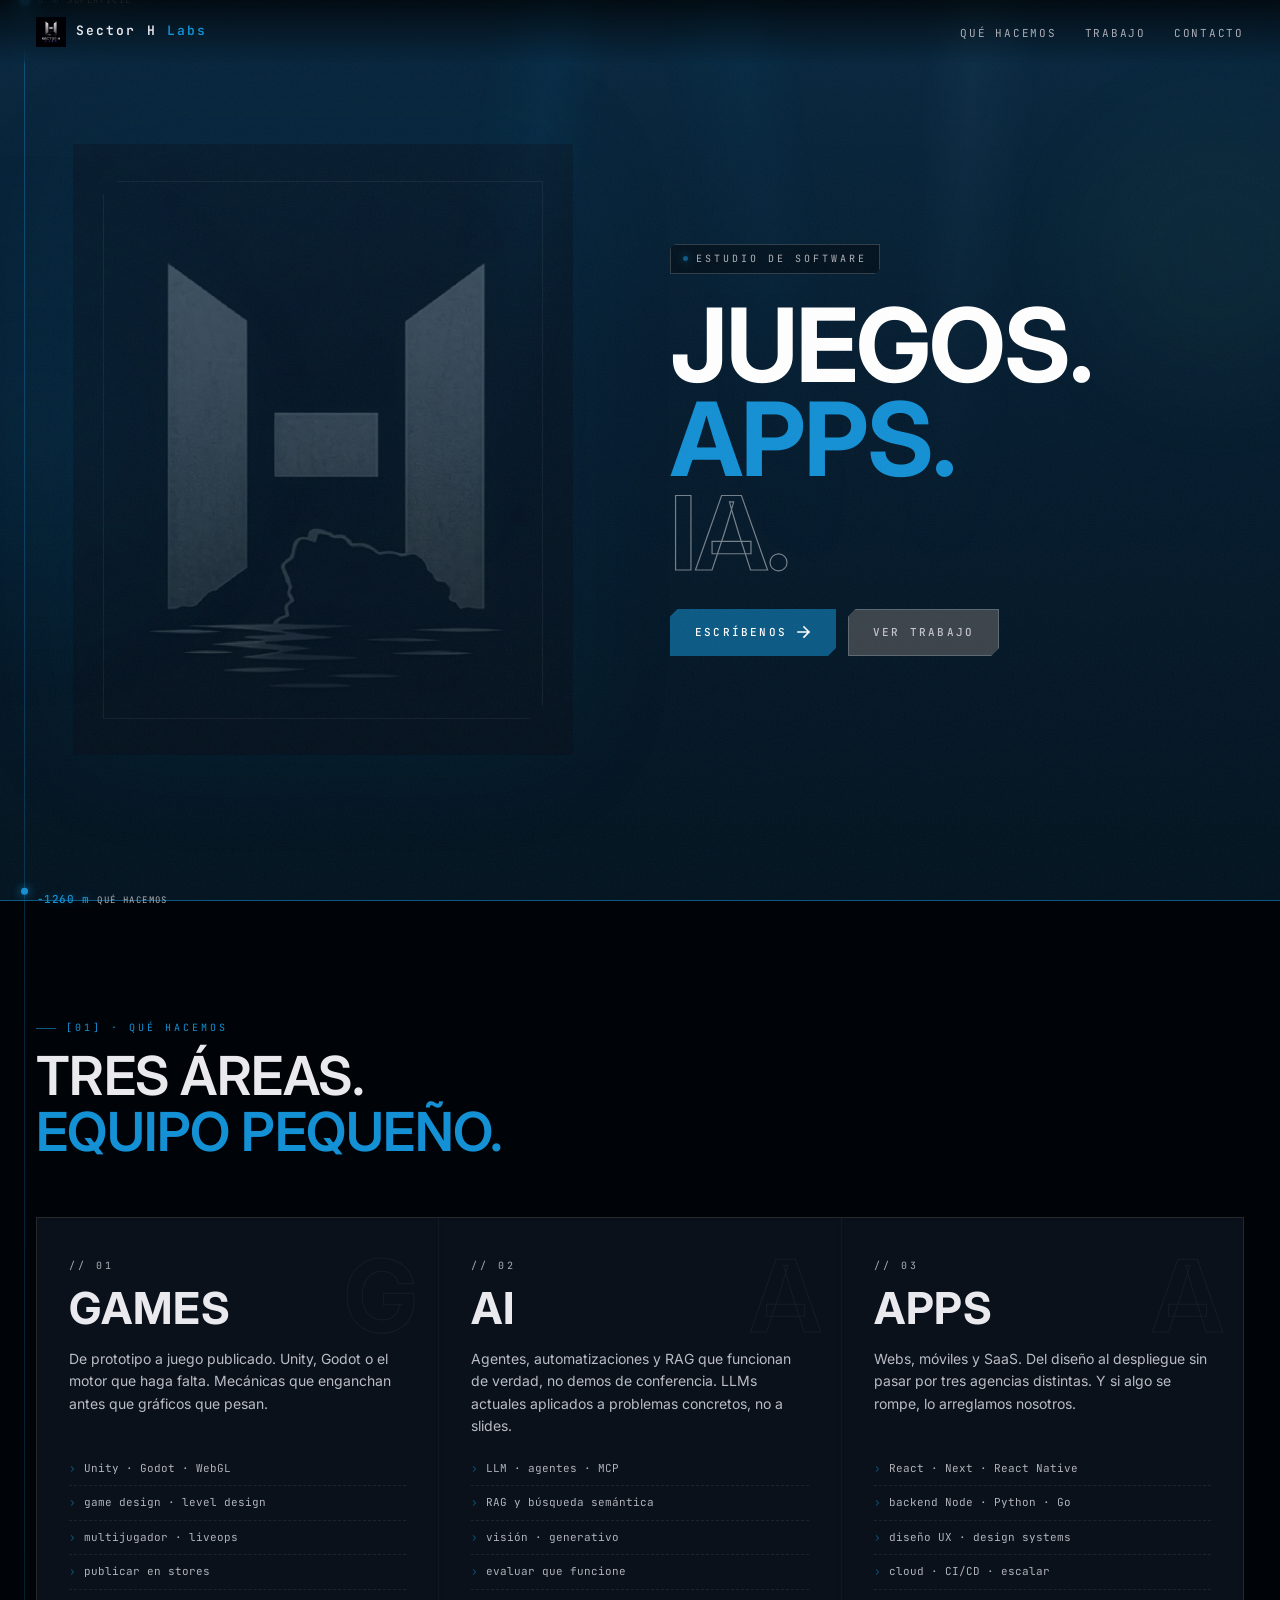
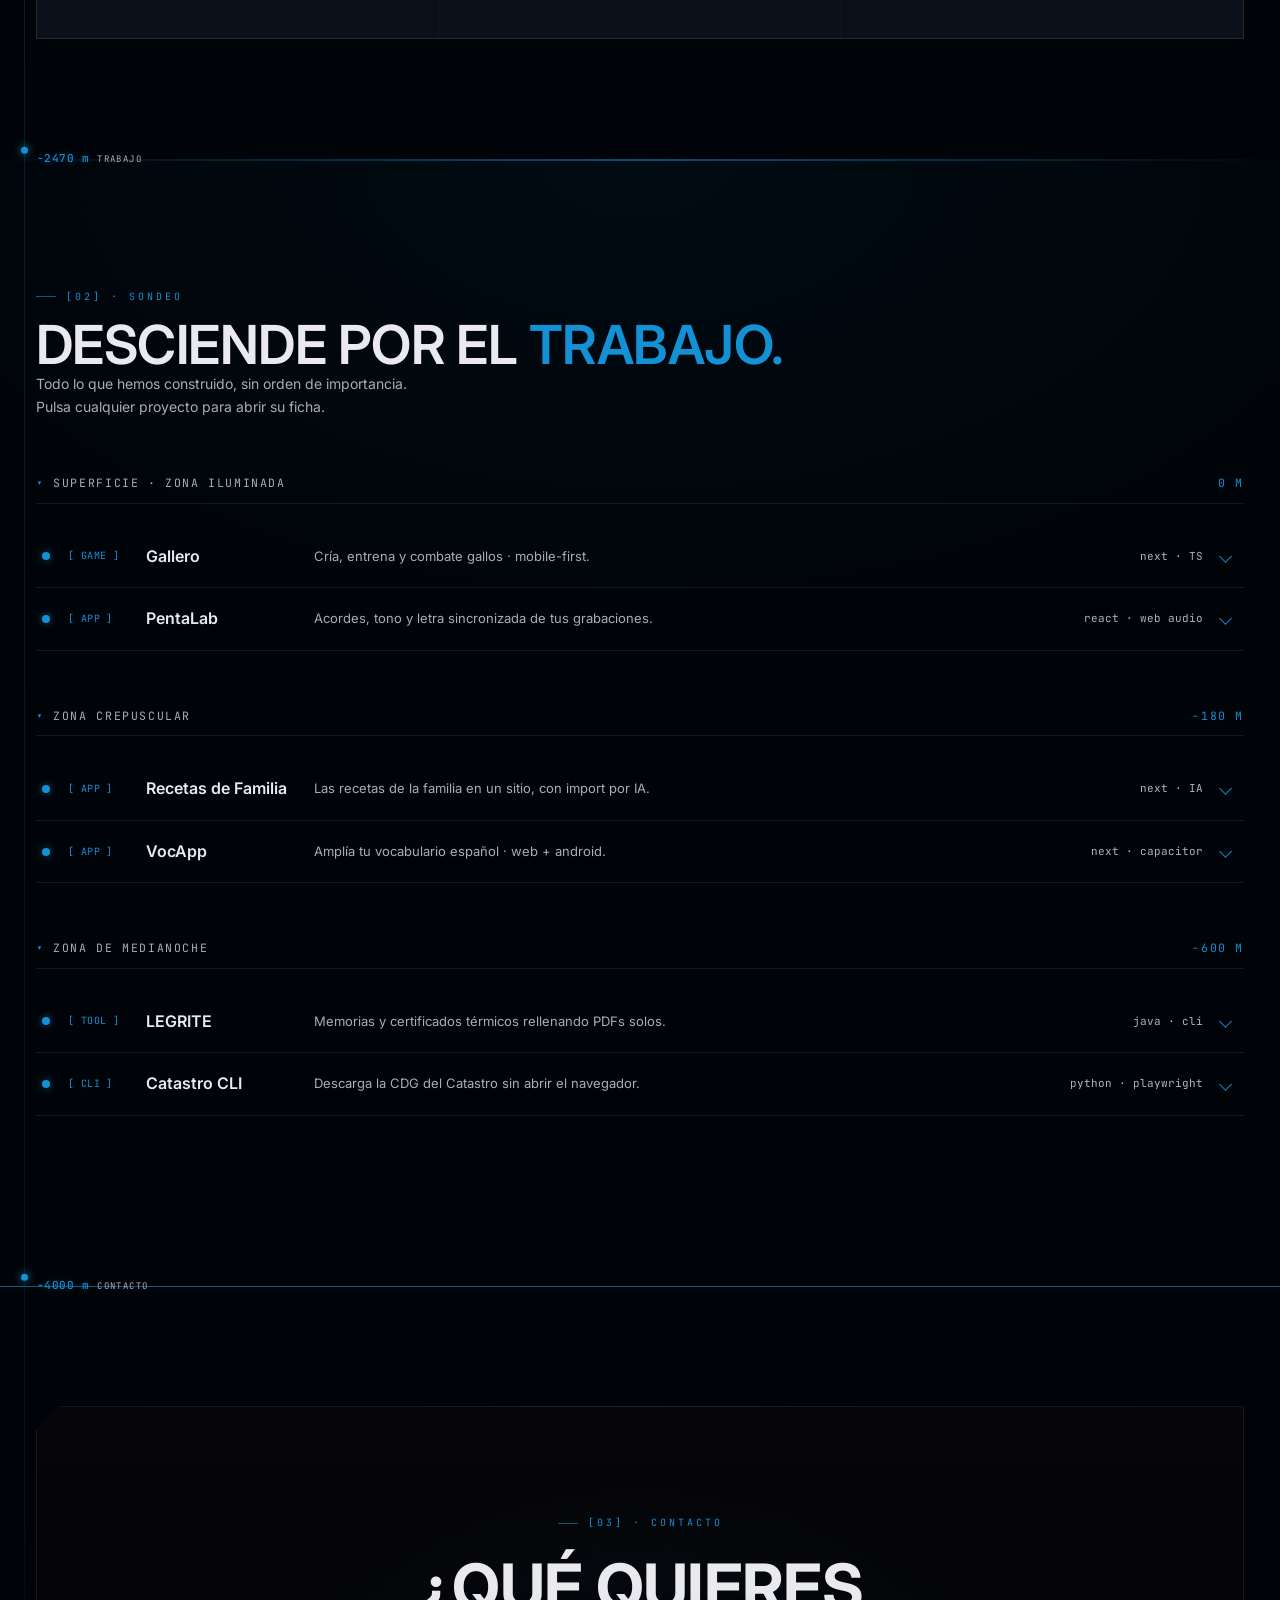
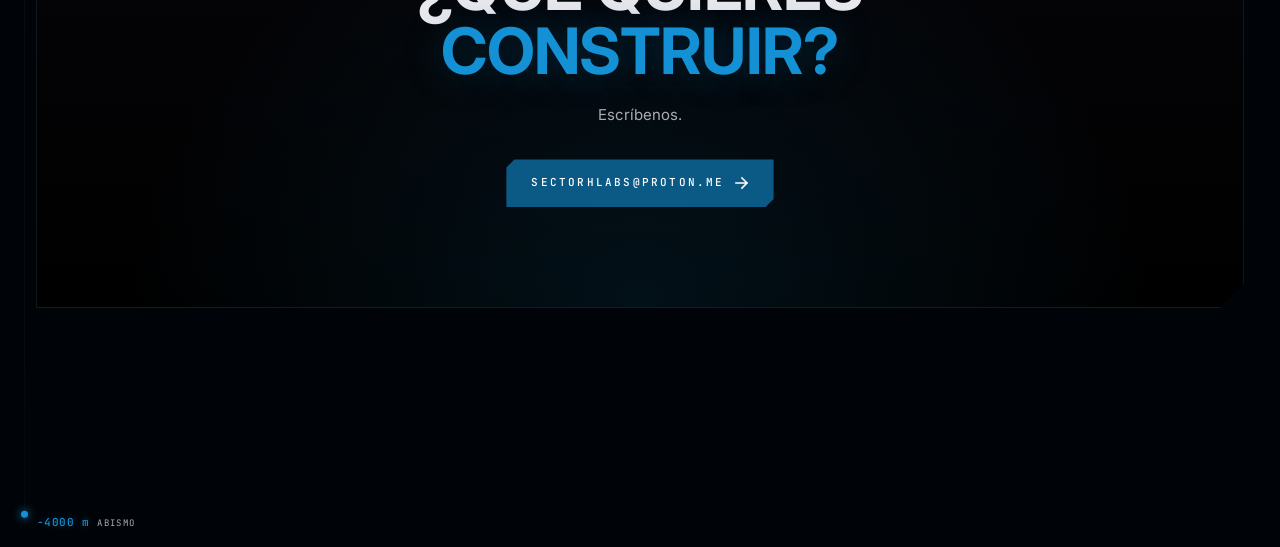
==== commit 10d1d214: "feat(batímetro): bolita que desciende con el scroll por el carril Co-Authored-By: Claude Opus 4.8 <n" ====
--- a/index.html
+++ b/index.html
@@ -58,6 +58,7 @@
      JS posiciona cada marca en la altura real de su sección. -->
 <aside class="bathy" aria-hidden="true">
     <span class="bathy-rail"></span>
+    <span class="bathy-marker"></span>
     <span class="bathy-tick" data-target="#home"><b>0 m</b><i>superficie</i></span>
     <span class="bathy-tick" data-target="#capabilities"><b></b><i>qué hacemos</i></span>
     <span class="bathy-tick" data-target="#work"><b></b><i>trabajo</i></span>
--- a/css/styles.css
+++ b/css/styles.css
@@ -1238,6 +1238,13 @@
     background: linear-gradient(180deg, var(--accent-bright) 0%, var(--accent) 28%, rgba(255,255,255,.05) 100%);
     opacity: .4;
 }
+.bathy-marker { /* bolita que desciende con el scroll (centro del viewport) */
+    position: absolute; left: 50%; top: calc(var(--page-depth, 0) * 100%);
+    transform: translate(-50%, -50%); width: 11px; height: 11px; border-radius: 50%;
+    background: var(--accent-bright);
+    box-shadow: 0 0 0 3px rgba(20,144,212,.18), 0 0 14px var(--accent-bright);
+    transition: top .12s linear;
+}
 .bathy-tick {
     position: absolute; left: 0; transform: translateY(-50%);
     display: flex; align-items: baseline; gap: 8px; white-space: nowrap; padding-left: 13px;
